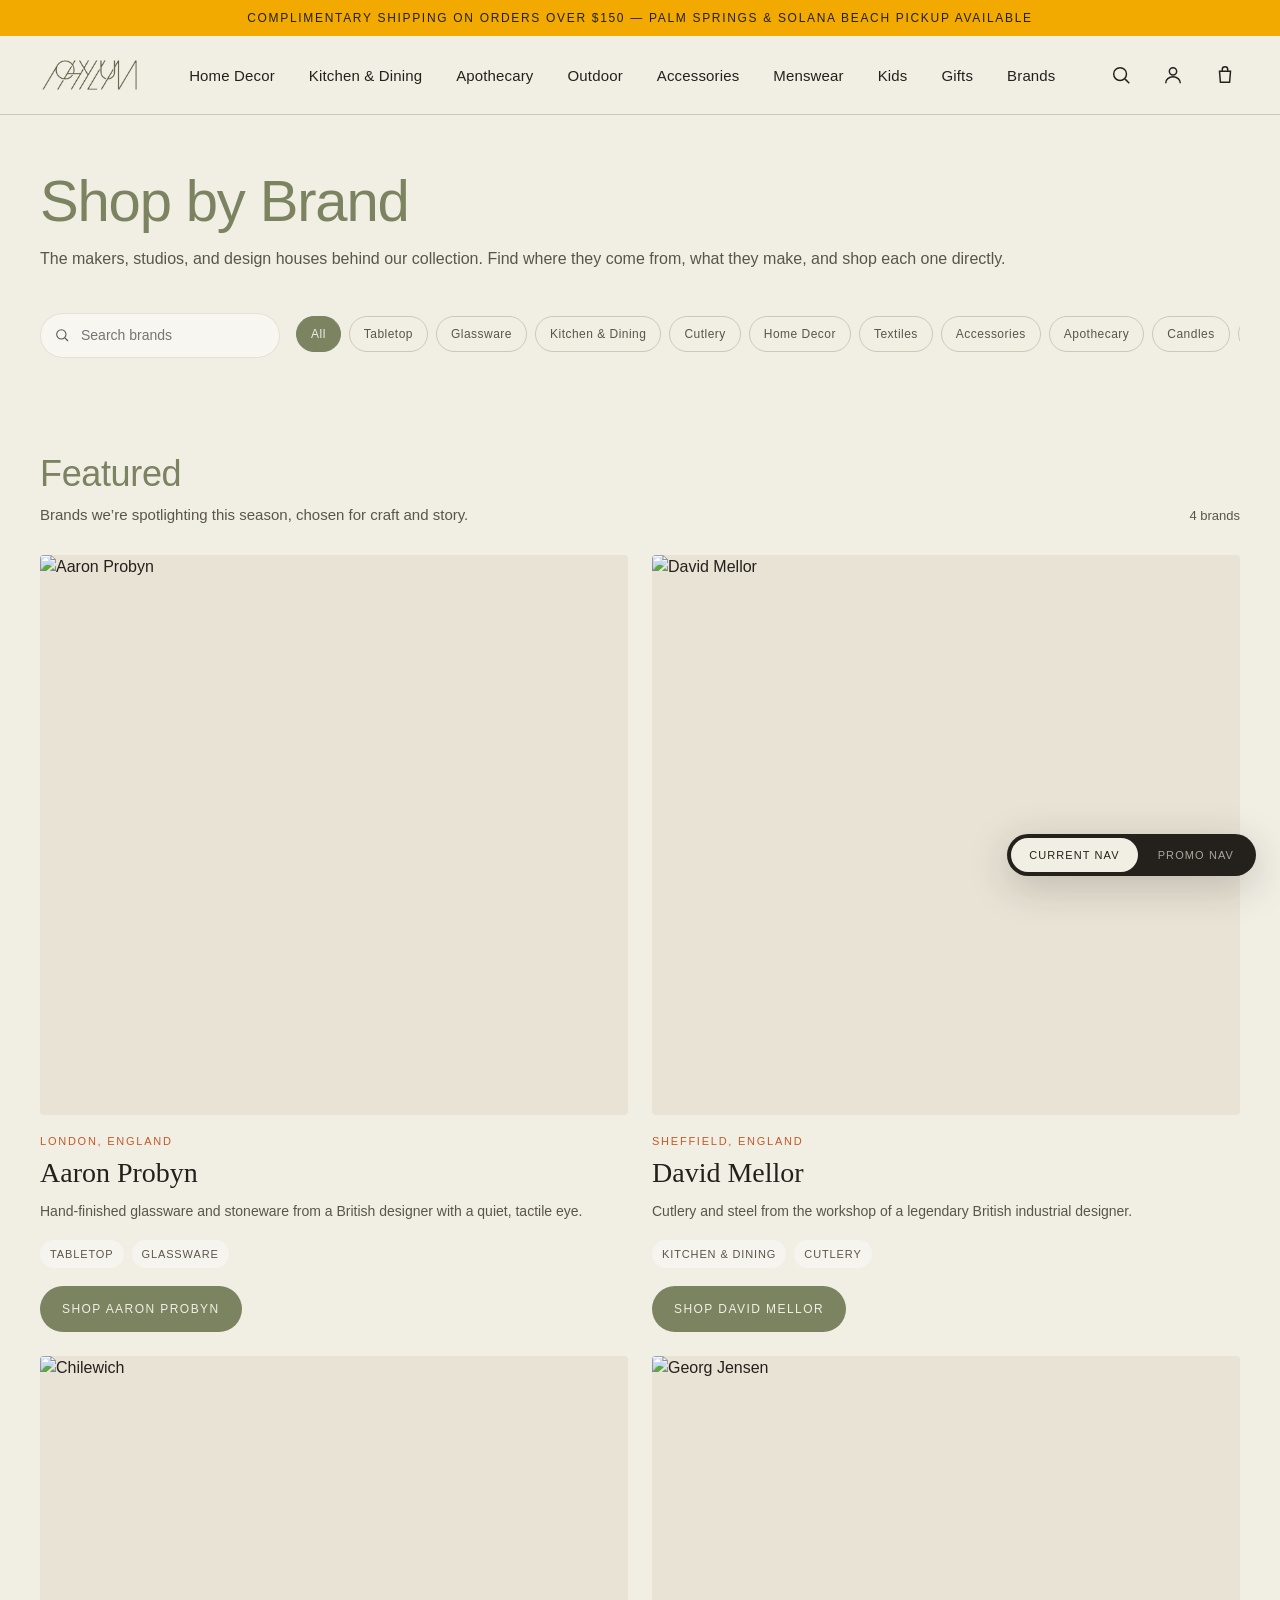
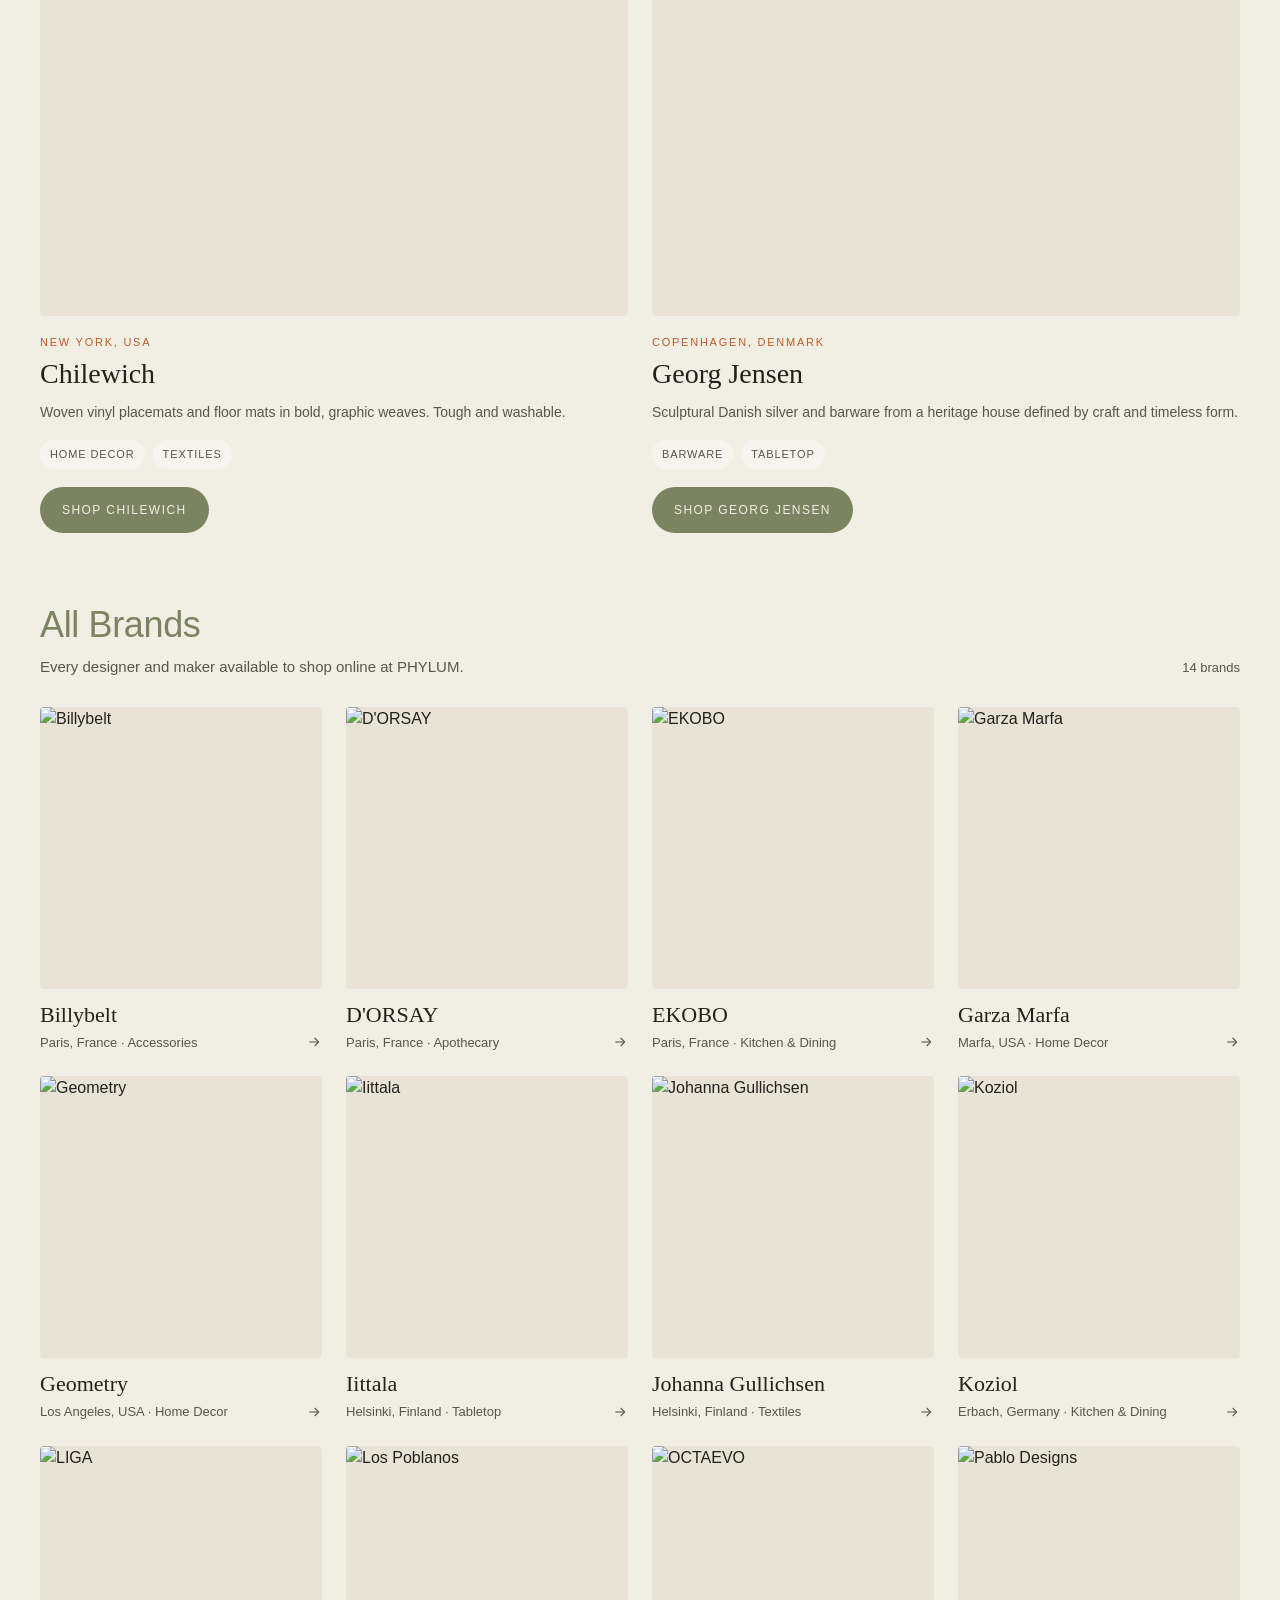
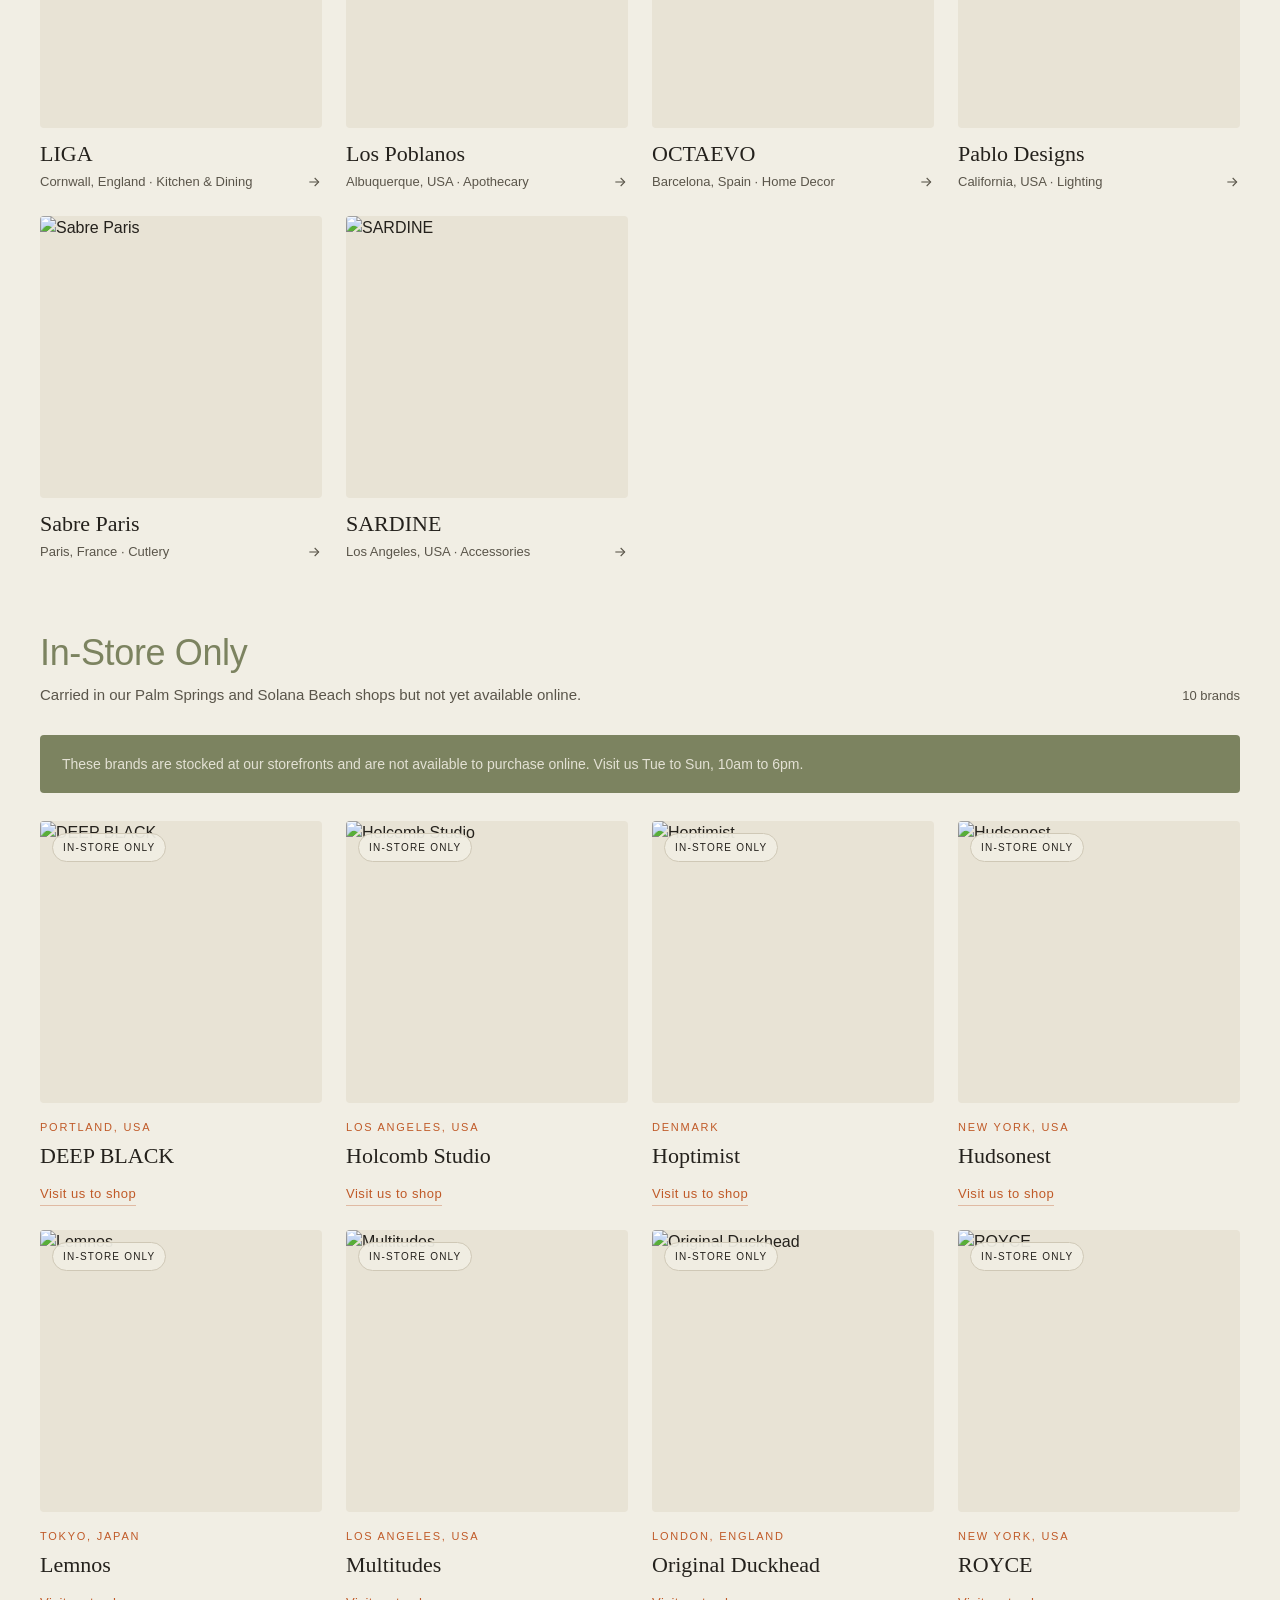
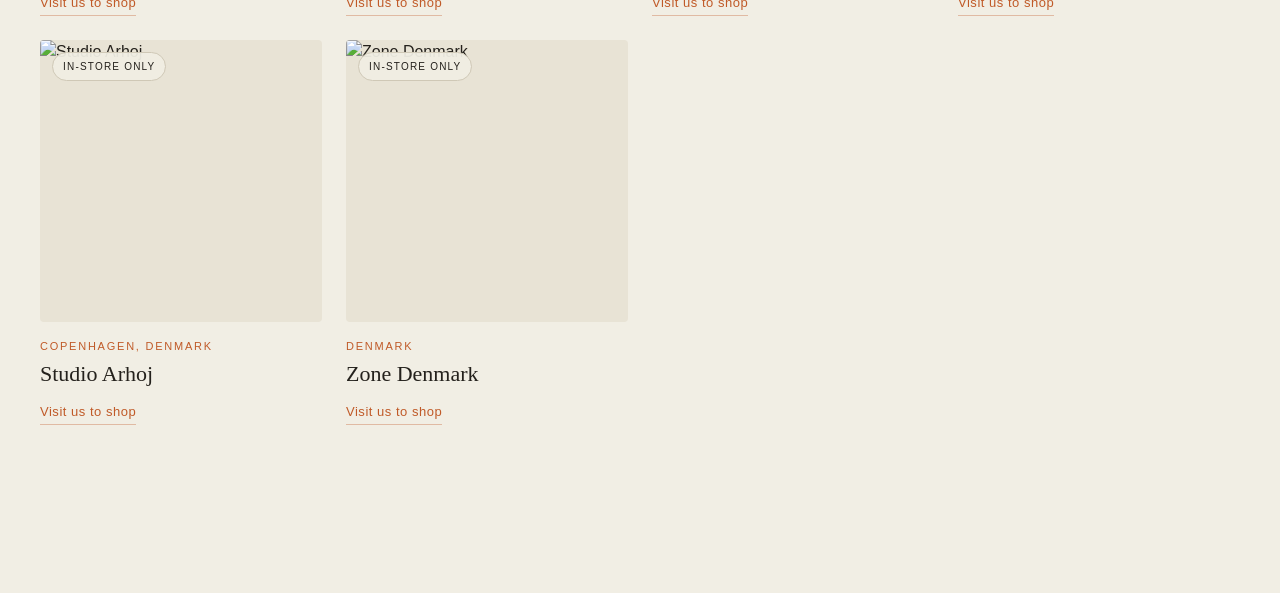
==== brands.html @ 22c3fe0f "Polish brand page sections and expand featured brands to four columns. Co-authored-by: Cursor <curso" ====
<!DOCTYPE html>
<html lang="en" data-nav-version="current">
<head>
<meta charset="UTF-8">
<meta name="viewport" content="width=device-width, initial-scale=1.0">
<title>Shop by Brand — PHYLUM</title>
<style>
  :root {
    --paper: #F1EEE4;
    --paper-deep: #E8E3D5;
    --ink: #24211C;
    --ink-soft: #5A554A;
    --line: #CFC8B6;
    --clay: #C05A28;
    --sage: #7C8360;
    --yellow: #f2a900;
    --nav-gutter: 40px;
  }

  * { box-sizing: border-box; margin: 0; padding: 0; }

  body {
    font-family: "Helvetica Neue", Arial, sans-serif;
    color: var(--ink);
    background: var(--paper);
    line-height: 1.5;
    -webkit-font-smoothing: antialiased;
  }

  body.chrome-loading .page { visibility: hidden; }

  a { color: inherit; text-decoration: none; }

  .page {
    width: 100%;
    padding: 56px var(--nav-gutter) 96px;
  }

  .page-intro {
    margin-bottom: 40px;
  }

  .page-intro h1 {
    font-family: "Helvetica Neue", Arial, sans-serif;
    font-size: clamp(42px, 5vw, 58px);
    font-weight: 300;
    line-height: 1.02;
    letter-spacing: -0.02em;
    color: var(--sage);
    margin-bottom: 16px;
  }

  .page-intro p {
    font-size: 16px;
    line-height: 1.65;
    color: var(--ink-soft);
    white-space: nowrap;
  }

  .toolbar {
    padding: 0 0 40px;
    display: flex;
    gap: 16px;
    align-items: center;
    margin-bottom: 56px;
  }

  .search-wrap {
    position: relative;
    flex: 0 0 240px;
    min-width: 200px;
  }

  .search-wrap svg {
    position: absolute;
    left: 14px;
    top: 50%;
    transform: translateY(-50%);
    width: 16px;
    height: 16px;
    color: var(--ink-soft);
    pointer-events: none;
  }

  .search-wrap input {
    width: 100%;
    border: 1px solid rgba(207, 200, 182, 0.45);
    border-radius: 999px;
    background: rgba(255,255,255,0.45);
    padding: 11px 16px 11px 40px;
    font: inherit;
    font-size: 14px;
    color: var(--ink);
  }

  .search-wrap input:focus {
    outline: none;
    border-color: rgba(90, 85, 74, 0.35);
    background: #fff;
  }

  .filters-scroll {
    flex: 1;
    min-width: 0;
    overflow-x: auto;
    -webkit-overflow-scrolling: touch;
    scrollbar-width: none;
  }

  .filters-scroll::-webkit-scrollbar { display: none; }

  .filters {
    display: flex;
    flex-wrap: nowrap;
    gap: 8px;
    width: max-content;
    padding-bottom: 2px;
  }

  .filter-btn {
    border: 1px solid var(--line);
    background: transparent;
    color: var(--ink-soft);
    border-radius: 999px;
    padding: 8px 14px;
    font: inherit;
    font-size: 12px;
    letter-spacing: 0.04em;
    cursor: pointer;
    white-space: nowrap;
    flex-shrink: 0;
    transition: background 0.2s ease, color 0.2s ease, border-color 0.2s ease;
  }

  .filter-btn:hover { border-color: var(--ink-soft); color: var(--ink); }

  .filter-btn.active {
    background: var(--sage);
    border-color: var(--sage);
    color: var(--paper);
  }

  .section { margin-bottom: 72px; }

  .section-head {
    margin-bottom: 28px;
  }

  .section-head h2 {
    font-family: "Helvetica Neue", Arial, sans-serif;
    font-size: clamp(28px, 3vw, 36px);
    font-weight: 400;
    line-height: 1.1;
    letter-spacing: -0.01em;
    color: var(--sage);
    margin-bottom: 10px;
  }

  .section-head-meta {
    display: flex;
    align-items: baseline;
    justify-content: space-between;
    gap: 32px;
  }

  .section-head p {
    font-size: 15px;
    line-height: 1.6;
    color: var(--ink-soft);
    white-space: nowrap;
    min-width: 0;
  }

  .section-count {
    flex-shrink: 0;
    margin-left: auto;
    font-size: 13px;
    color: var(--ink-soft);
    white-space: nowrap;
    text-align: right;
  }

  .featured-grid {
    display: grid;
    grid-template-columns: repeat(4, minmax(0, 1fr));
    gap: 24px;
  }

  .featured-card { display: flex; flex-direction: column; }

  .featured-card .card-image,
  .online-card .card-image,
  .instore-card .card-image {
    aspect-ratio: 1.05;
    border-radius: 4px;
    overflow: hidden;
    background: var(--paper-deep);
    margin-bottom: 18px;
  }

  .online-card .card-image,
  .instore-card .card-image {
    aspect-ratio: 1;
    margin-bottom: 14px;
  }

  .instore-card .card-image {
    position: relative;
    margin-bottom: 16px;
  }

  .featured-card img,
  .online-card img,
  .instore-card img {
    width: 100%;
    height: 100%;
    object-fit: cover;
    display: block;
  }

  .card-location {
    font-size: 11px;
    letter-spacing: 0.16em;
    text-transform: uppercase;
    color: var(--clay);
    margin-bottom: 8px;
  }

  .featured-card h3,
  .online-card h3,
  .instore-card h3 {
    font-family: "Iowan Old Style", "Palatino Linotype", Palatino, Georgia, serif;
    font-weight: 400;
    line-height: 1.1;
    margin-bottom: 12px;
  }

  .featured-card h3 { font-size: 28px; margin-bottom: 12px; }
  .online-card h3,
  .instore-card h3 { font-size: 22px; margin-bottom: 6px; }

  .card-copy {
    font-size: 14px;
    line-height: 1.65;
    color: var(--ink-soft);
    margin-bottom: 16px;
    flex: 1;
  }

  .tags {
    display: flex;
    flex-wrap: wrap;
    gap: 8px;
    margin-bottom: 18px;
  }

  .tag {
    font-size: 11px;
    letter-spacing: 0.08em;
    text-transform: uppercase;
    color: var(--ink-soft);
    border: none;
    border-radius: 999px;
    padding: 6px 10px;
    background: rgba(255,255,255,0.35);
  }

  .btn-shop {
    display: inline-block;
    width: auto;
    align-self: flex-start;
    text-align: center;
    border: none;
    border-radius: 999px;
    background: var(--sage);
    color: var(--paper);
    padding: 14px 22px;
    font: inherit;
    font-size: 12px;
    letter-spacing: 0.12em;
    text-transform: uppercase;
    cursor: pointer;
    transition: background 0.2s ease;
  }

  .btn-shop:hover { background: #6a7256; }

  .online-grid,
  .instore-grid {
    display: grid;
    grid-template-columns: repeat(5, minmax(0, 1fr));
    gap: 24px;
  }

  .online-card {
    display: block;
    transition: transform 0.25s ease;
  }

  .online-card:hover { transform: translateY(-3px); }

  .online-meta {
    display: flex;
    align-items: center;
    justify-content: space-between;
    gap: 12px;
    font-size: 13px;
    color: var(--ink-soft);
  }

  .online-meta svg {
    width: 16px;
    height: 16px;
    flex-shrink: 0;
    transition: transform 0.2s ease;
  }

  .online-card:hover .online-meta svg { transform: translateX(3px); }

  .instore-note {
    border: none;
    border-radius: 4px;
    padding: 18px 22px;
    font-size: 14px;
    line-height: 1.6;
    color: rgba(241, 238, 228, 0.88);
    margin-bottom: 28px;
    background: var(--sage);
  }

  .instore-badge {
    position: absolute;
    top: 12px;
    left: 12px;
    background: rgba(241, 238, 228, 0.94);
    color: var(--ink);
    font-size: 10px;
    letter-spacing: 0.12em;
    text-transform: uppercase;
    padding: 6px 10px;
    border-radius: 999px;
    border: 1px solid var(--line);
  }

  .visit-link {
    display: inline-block;
    margin-top: 10px;
    font-size: 13px;
    letter-spacing: 0.04em;
    color: var(--clay);
    border-bottom: 1px solid rgba(192, 90, 40, 0.35);
    padding-bottom: 2px;
  }

  .visit-link:hover { color: var(--ink); border-color: var(--ink); }

  .hidden { display: none !important; }

  @media (max-width: 1280px) {
    .online-grid,
    .instore-grid { grid-template-columns: repeat(4, minmax(0, 1fr)); }
    .featured-grid { grid-template-columns: repeat(2, minmax(0, 1fr)); }
  }

  @media (max-width: 1024px) {
    .featured-grid { grid-template-columns: 1fr 1fr; }
    .online-grid,
    .instore-grid { grid-template-columns: repeat(3, minmax(0, 1fr)); }
    .page { padding: 48px 32px 80px; }
  }

  @media (max-width: 720px) {
    .page { padding: 40px 20px 72px; }
    .toolbar { flex-direction: column; align-items: stretch; }
    .search-wrap { flex: 1 1 auto; width: 100%; }
    .featured-grid,
    .online-grid,
    .instore-grid { grid-template-columns: 1fr; }
    .page-intro p,
    .section-head p { white-space: normal; }
    .section-head-meta { flex-direction: column; align-items: flex-start; gap: 6px; }
    .section-count { margin-left: 0; text-align: left; }
  }

  @media (max-width: 480px) {
    .page { padding-left: 14px; padding-right: 14px; }
  }
</style>
</head>
<body class="brands-page">

<div id="site-chrome"></div>

<main class="page">
  <div class="page-intro">
    <h1>Shop by Brand</h1>
    <p>The makers, studios, and design houses behind our collection. Find where they come from, what they make, and shop each one directly.</p>
  </div>

  <div class="toolbar">
    <label class="search-wrap">
      <svg viewBox="0 0 24 24" fill="none" stroke="currentColor" stroke-width="1.6" aria-hidden="true"><circle cx="11" cy="11" r="7"/><line x1="21" y1="21" x2="16.5" y2="16.5"/></svg>
      <input type="search" id="brandSearch" placeholder="Search brands" aria-label="Search brands">
    </label>
    <div class="filters-scroll">
      <div class="filters" id="filters">
        <button type="button" class="filter-btn active" data-filter="all">All</button>
        <button type="button" class="filter-btn" data-filter="Tabletop">Tabletop</button>
        <button type="button" class="filter-btn" data-filter="Glassware">Glassware</button>
        <button type="button" class="filter-btn" data-filter="Kitchen &amp; Dining">Kitchen &amp; Dining</button>
        <button type="button" class="filter-btn" data-filter="Cutlery">Cutlery</button>
        <button type="button" class="filter-btn" data-filter="Home Decor">Home Decor</button>
        <button type="button" class="filter-btn" data-filter="Textiles">Textiles</button>
        <button type="button" class="filter-btn" data-filter="Accessories">Accessories</button>
        <button type="button" class="filter-btn" data-filter="Apothecary">Apothecary</button>
        <button type="button" class="filter-btn" data-filter="Candles">Candles</button>
        <button type="button" class="filter-btn" data-filter="Barware">Barware</button>
        <button type="button" class="filter-btn" data-filter="Lighting">Lighting</button>
      </div>
    </div>
  </div>

  <section class="section" id="featuredSection">
    <div class="section-head">
      <h2>Featured</h2>
      <div class="section-head-meta">
        <p>Brands we’re spotlighting this season, chosen for craft and story.</p>
        <span class="section-count" id="featuredCount">4 brands</span>
      </div>
    </div>
    <div class="featured-grid" id="featuredGrid"></div>
  </section>

  <section class="section" id="onlineSection">
    <div class="section-head">
      <h2>All Brands</h2>
      <div class="section-head-meta">
        <p>Every designer and maker available to shop online at PHYLUM.</p>
        <span class="section-count" id="onlineCount">14 brands</span>
      </div>
    </div>
    <div class="online-grid" id="onlineGrid"></div>
  </section>

  <section class="section" id="instoreSection">
    <div class="section-head">
      <h2>In-Store Only</h2>
      <div class="section-head-meta">
        <p>Carried in our Palm Springs and Solana Beach shops but not yet available online.</p>
        <span class="section-count" id="instoreCount">10 brands</span>
      </div>
    </div>
    <div class="instore-note">These brands are stocked at our storefronts and are not available to purchase online. Visit us Tue to Sun, 10am to 6pm.</div>
    <div class="instore-grid" id="instoreGrid"></div>
  </section>
</main>

<script src="site-chrome.js"></script>
<script>
  const shopImg = (file) => `https://shopphylum.com/cdn/shop/collections/${file}?width=600`;
  const shopUrl = (slug) => `https://shopphylum.com/collections/${slug}`;

  const brands = [
    {
      id: 'aaron-probyn',
      name: 'Aaron Probyn',
      location: 'London, England',
      copy: 'Hand-finished glassware and stoneware from a British designer with a quiet, tactile eye.',
      categories: ['Tabletop', 'Glassware'],
      featured: true,
      online: true,
      image: shopImg('Aaron_Probyn_Brand_Collection_Hero.jpg'),
      url: shopUrl('aaron-probyn')
    },
    {
      id: 'david-mellor',
      name: 'David Mellor',
      location: 'Sheffield, England',
      copy: 'Cutlery and steel from the workshop of a legendary British industrial designer.',
      categories: ['Kitchen & Dining', 'Cutlery'],
      featured: true,
      online: true,
      image: shopImg('4803342.jpg'),
      url: shopUrl('david-mellor')
    },
    {
      id: 'chilewich',
      name: 'Chilewich',
      location: 'New York, USA',
      copy: 'Woven vinyl placemats and floor mats in bold, graphic weaves. Tough and washable.',
      categories: ['Home Decor', 'Textiles'],
      featured: true,
      online: true,
      image: shopImg('2022-10-19-yarns_shag_fade_apricot_1872-jf.jpg'),
      url: shopUrl('chilewich')
    },
    {
      id: 'billybelt',
      name: 'Billybelt',
      location: 'Paris, France',
      categories: ['Accessories'],
      online: true,
      image: shopImg('Billybelt_Brand_Collection_Hero3.jpg'),
      url: shopUrl('billybelt')
    },
    {
      id: 'dorsay',
      name: "D'ORSAY",
      location: 'Paris, France',
      categories: ['Apothecary', 'Candles'],
      online: true,
      image: shopImg('D_Orsay_Brand_Collection_Hero.jpg'),
      url: shopUrl('d-orsay')
    },
    {
      id: 'deep-black',
      name: 'DEEP BLACK',
      location: 'Portland, USA',
      categories: ['Home Decor', 'Tabletop'],
      instore: true,
      image: shopImg('Deep_Black_Brand_Collection_Hero.jpg'),
      url: shopUrl('deep-black')
    },
    {
      id: 'ekobo',
      name: 'EKOBO',
      location: 'Paris, France',
      categories: ['Kitchen & Dining', 'Tabletop'],
      online: true,
      image: shopImg('color.jpg'),
      url: shopUrl('ekobo')
    },
    {
      id: 'garza-marfa',
      name: 'Garza Marfa',
      location: 'Marfa, USA',
      categories: ['Home Decor', 'Barware'],
      online: true,
      image: shopImg('Garza_Marfa_Brand_Collection_Hero.jpg'),
      url: shopUrl('garza-marfa')
    },
    {
      id: 'geometry',
      name: 'Geometry',
      location: 'Los Angeles, USA',
      categories: ['Home Decor'],
      online: true,
      image: shopImg('Geometry_Brand_Collection_Hero.jpg'),
      url: shopUrl('geometry')
    },
    {
      id: 'georg-jensen',
      name: 'Georg Jensen',
      location: 'Copenhagen, Denmark',
      copy: 'Sculptural Danish silver and barware from a heritage house defined by craft and timeless form.',
      categories: ['Barware', 'Tabletop'],
      featured: true,
      online: true,
      image: shopImg('Georg_Jensen_Brand_Collection_Hero.jpg'),
      url: shopUrl('georg-jensen')
    },
    {
      id: 'holcomb-studio',
      name: 'Holcomb Studio',
      location: 'Los Angeles, USA',
      categories: ['Home Decor', 'Lighting'],
      instore: true,
      image: shopImg('Holcomb_Brand_Collection_hero.jpg'),
      url: shopUrl('holcomb-studio')
    },
    {
      id: 'hoptimist',
      name: 'Hoptimist',
      location: 'Denmark',
      categories: ['Home Decor'],
      instore: true,
      image: shopImg('Hoptimist_Brand_Collection_Hero.jpg'),
      url: shopUrl('hoptimist')
    },
    {
      id: 'hudsonest',
      name: 'Hudsonest',
      location: 'New York, USA',
      categories: ['Home Decor'],
      instore: true,
      image: shopImg('Hudsonest_Brand_Collection_Hero.jpg'),
      url: shopUrl('hudson-nest')
    },
    {
      id: 'iittala',
      name: 'Iittala',
      location: 'Helsinki, Finland',
      categories: ['Tabletop', 'Glassware'],
      online: true,
      image: shopImg('Iittala_Brand_Collection_Hero.jpg'),
      url: shopUrl('iittala')
    },
    {
      id: 'johanna-gullichsen',
      name: 'Johanna Gullichsen',
      location: 'Helsinki, Finland',
      categories: ['Textiles', 'Home Decor'],
      online: true,
      image: shopImg('Johanna_Gullichsen_Brand_Collection_Hero.jpg'),
      url: shopUrl('johanna-gullichsen')
    },
    {
      id: 'koziol',
      name: 'Koziol',
      location: 'Erbach, Germany',
      categories: ['Kitchen & Dining'],
      online: true,
      image: shopImg('Koziol_Brand_Collection_Hero.jpg'),
      url: shopUrl('koziol')
    },
    {
      id: 'lemnos',
      name: 'Lemnos',
      location: 'Tokyo, Japan',
      categories: ['Home Decor', 'Lighting'],
      instore: true,
      image: shopImg('Lemnos_Brand_Collection_Hero.jpg'),
      url: shopUrl('lemnos')
    },
    {
      id: 'liga',
      name: 'LIGA',
      location: 'Cornwall, England',
      categories: ['Kitchen & Dining', 'Textiles'],
      online: true,
      image: shopImg('LIGA_Brand_Collection_Hero.jpg'),
      url: shopUrl('liga')
    },
    {
      id: 'los-poblanos',
      name: 'Los Poblanos',
      location: 'Albuquerque, USA',
      categories: ['Apothecary', 'Home Decor'],
      online: true,
      image: shopImg('Los_Poblanos_Brand_Collection_Hero.jpg'),
      url: shopUrl('los-poblanos')
    },
    {
      id: 'multitudes',
      name: 'Multitudes',
      location: 'Los Angeles, USA',
      categories: ['Home Decor', 'Textiles'],
      instore: true,
      image: shopImg('MultitudesClaudiaOchreModel_2048x2048_4cb97091-41b9-4044-bba2-73dc1d69d7b2.webp'),
      url: shopUrl('multitudes')
    },
    {
      id: 'octaevo',
      name: 'OCTAEVO',
      location: 'Barcelona, Spain',
      categories: ['Home Decor', 'Accessories'],
      online: true,
      image: shopImg('54Celsius_Brand_Collection_Hero.jpg'),
      url: shopUrl('54celsius')
    },
    {
      id: 'original-duckhead',
      name: 'Original Duckhead',
      location: 'London, England',
      categories: ['Accessories'],
      instore: true,
      image: shopImg('Original_Duckhead_Brand_Collection_Preview.jpg'),
      url: shopUrl('original-duckhead')
    },
    {
      id: 'pablo-designs',
      name: 'Pablo Designs',
      location: 'California, USA',
      categories: ['Lighting', 'Home Decor'],
      online: true,
      image: shopImg('color_e78daa59-c18e-43e2-97f7-de028209122a.jpg'),
      url: shopUrl('pablo-designs')
    },
    {
      id: 'royce',
      name: 'ROYCE',
      location: 'New York, USA',
      categories: ['Accessories'],
      instore: true,
      image: shopImg('DARK-GREEN-750x628.jpg'),
      url: shopUrl('royce')
    },
    {
      id: 'sabre',
      name: 'Sabre Paris',
      location: 'Paris, France',
      categories: ['Cutlery', 'Tabletop'],
      online: true,
      image: shopImg('Sabre_Brand_Collection_Hero.jpg'),
      url: shopUrl('sabre')
    },
    {
      id: 'sardine',
      name: 'SARDINE',
      location: 'Los Angeles, USA',
      categories: ['Accessories'],
      online: true,
      image: shopImg('Sardine_banner.png'),
      url: shopUrl('sardine')
    },
    {
      id: 'studio-arhoj',
      name: 'Studio Arhoj',
      location: 'Copenhagen, Denmark',
      categories: ['Home Decor', 'Tabletop'],
      instore: true,
      image: shopImg('phylum-april24-2_4b68b9c0-8fc5-41b0-be36-6a18314a4ea3.jpg'),
      url: shopUrl('studio-arhoj')
    },
    {
      id: 'zone-denmark',
      name: 'Zone Denmark',
      location: 'Denmark',
      categories: ['Kitchen & Dining', 'Tabletop'],
      instore: true,
      image: shopImg('Zone_Denmark_Brand_Collection_Preview.jpg'),
      url: shopUrl('zone-denmark')
    }
  ];

  const featuredGrid = document.getElementById('featuredGrid');
  const onlineGrid = document.getElementById('onlineGrid');
  const instoreGrid = document.getElementById('instoreGrid');
  const onlineCount = document.getElementById('onlineCount');
  const featuredCount = document.getElementById('featuredCount');
  const instoreCount = document.getElementById('instoreCount');
  const searchInput = document.getElementById('brandSearch');
  const filterButtons = document.querySelectorAll('.filter-btn');

  let activeFilter = 'all';

  function matchesFilters(brand) {
    const query = searchInput.value.trim().toLowerCase();
    const matchesQuery = !query ||
      brand.name.toLowerCase().includes(query) ||
      (brand.location && brand.location.toLowerCase().includes(query));
    const matchesCategory = activeFilter === 'all' || brand.categories.includes(activeFilter);
    return matchesQuery && matchesCategory;
  }

  function renderFeatured(brand) {
    const card = document.createElement('article');
    card.className = 'featured-card';
    card.dataset.categories = brand.categories.join('|');
    card.innerHTML = `
      <div class="card-image"><img src="${brand.image}" alt="${brand.name}" loading="lazy"></div>
      <div class="card-location">${brand.location}</div>
      <h3>${brand.name}</h3>
      <p class="card-copy">${brand.copy}</p>
      <div class="tags">${brand.categories.map(c => `<span class="tag">${c}</span>`).join('')}</div>
      <a href="${brand.url}" class="btn-shop" target="_blank" rel="noopener">Shop ${brand.name}</a>`;
    return card;
  }

  function renderOnline(brand) {
    const card = document.createElement('a');
    card.href = brand.url;
    card.className = 'online-card';
    card.target = '_blank';
    card.rel = 'noopener';
    card.dataset.categories = brand.categories.join('|');
    card.innerHTML = `
      <div class="card-image"><img src="${brand.image}" alt="${brand.name}" loading="lazy"></div>
      <h3>${brand.name}</h3>
      <div class="online-meta">
        <span>${brand.location} · ${brand.categories[0]}</span>
        <svg viewBox="0 0 24 24" fill="none" stroke="currentColor" stroke-width="1.6" aria-hidden="true"><path d="M5 12h14"/><path d="m13 6 6 6-6 6"/></svg>
      </div>`;
    return card;
  }

  function renderInstore(brand) {
    const card = document.createElement('article');
    card.className = 'instore-card';
    card.dataset.categories = brand.categories.join('|');
    card.innerHTML = `
      <div class="card-image">
        <span class="instore-badge">In-store only</span>
        <img src="${brand.image}" alt="${brand.name}" loading="lazy">
      </div>
      <div class="card-location">${brand.location}</div>
      <h3>${brand.name}</h3>
      <a href="#" class="visit-link">Visit us to shop</a>`;
    return card;
  }

  function render() {
    featuredGrid.innerHTML = '';
    onlineGrid.innerHTML = '';
    instoreGrid.innerHTML = '';

    const visible = brands.filter(matchesFilters);
    const featured = visible.filter(b => b.featured);
    const online = visible.filter(b => b.online && !b.featured);
    const instore = visible.filter(b => b.instore);

    featured.forEach(b => featuredGrid.appendChild(renderFeatured(b)));
    online.forEach(b => onlineGrid.appendChild(renderOnline(b)));
    instore.forEach(b => instoreGrid.appendChild(renderInstore(b)));

    document.getElementById('featuredSection').classList.toggle('hidden', featured.length === 0);
    document.getElementById('onlineSection').classList.toggle('hidden', online.length === 0);
    document.getElementById('instoreSection').classList.toggle('hidden', instore.length === 0);

    featuredCount.textContent = `${featured.length} brand${featured.length === 1 ? '' : 's'}`;
    onlineCount.textContent = `${online.length} brand${online.length === 1 ? '' : 's'}`;
    instoreCount.textContent = `${instore.length} brand${instore.length === 1 ? '' : 's'}`;
  }

  filterButtons.forEach(btn => {
    btn.addEventListener('click', () => {
      filterButtons.forEach(b => b.classList.remove('active'));
      btn.classList.add('active');
      activeFilter = btn.dataset.filter;
      render();
    });
  });

  searchInput.addEventListener('input', render);
  render();
</script>
</body>
</html>
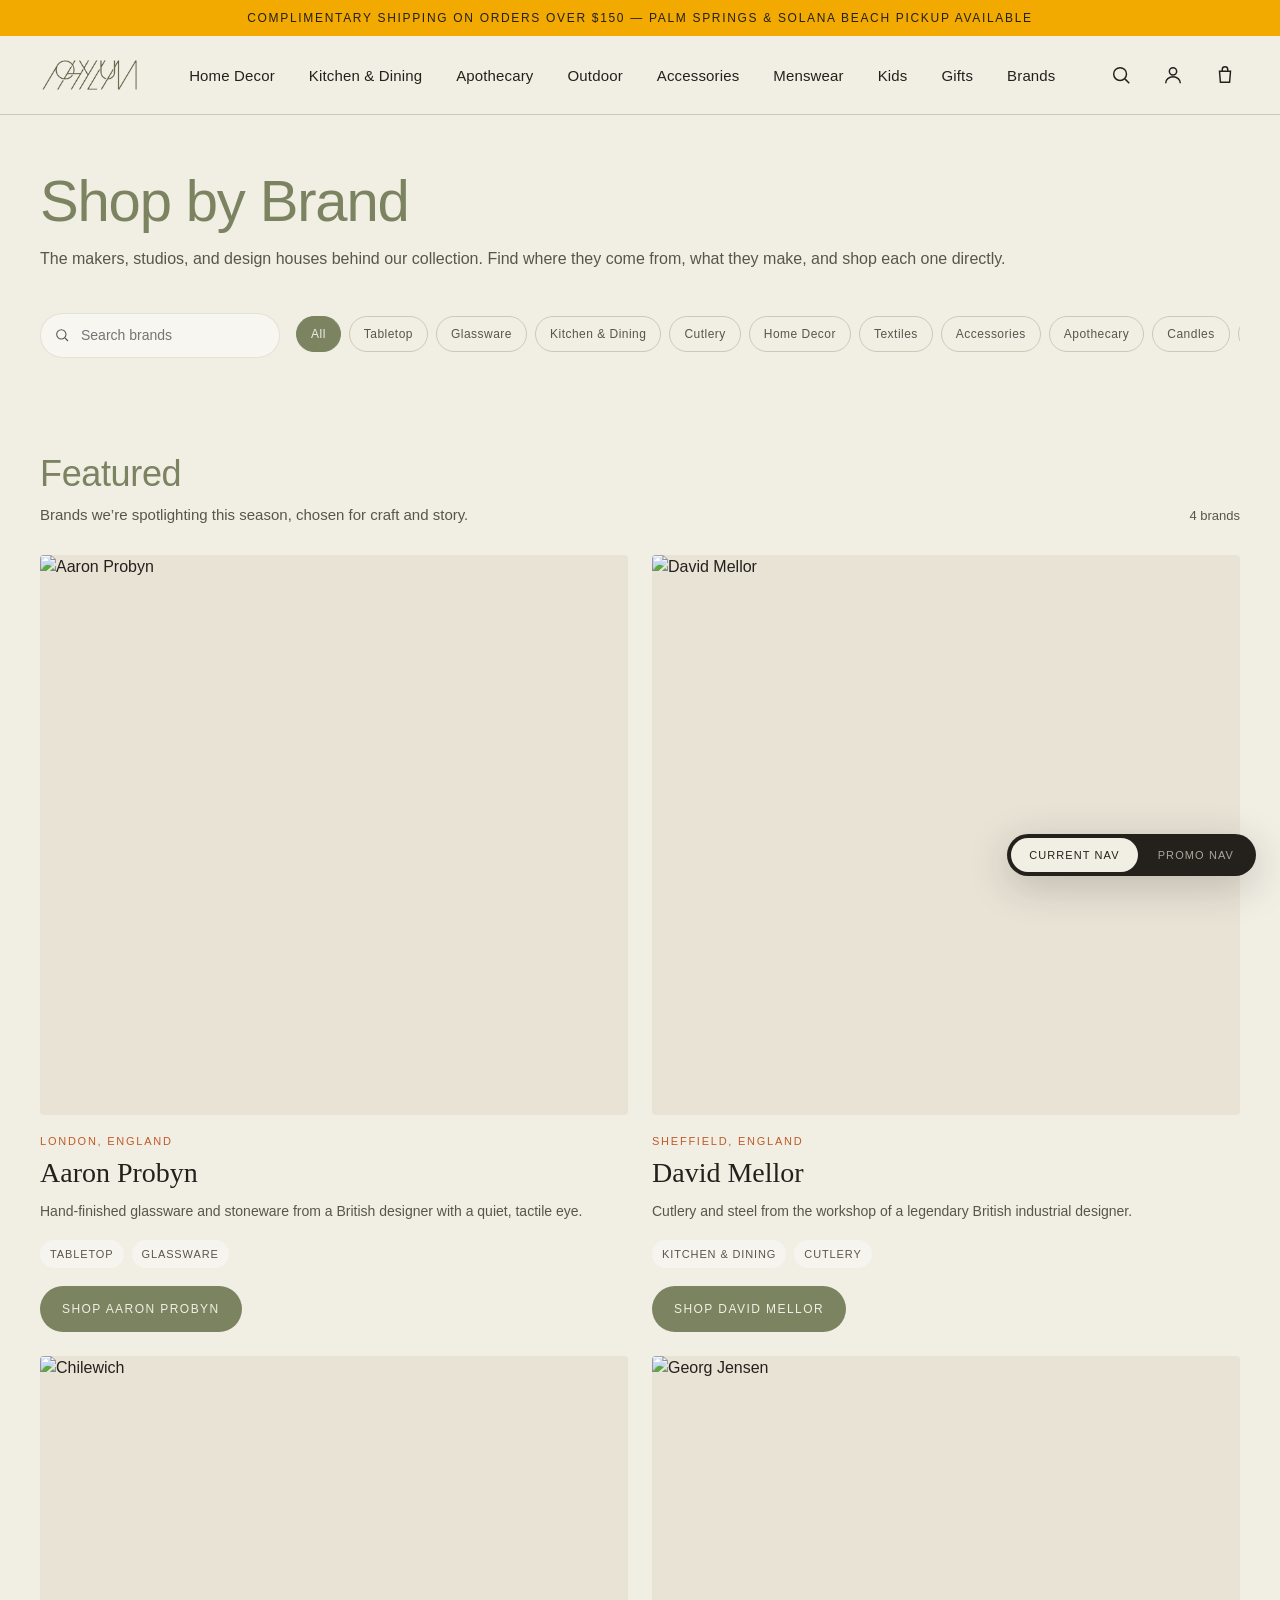
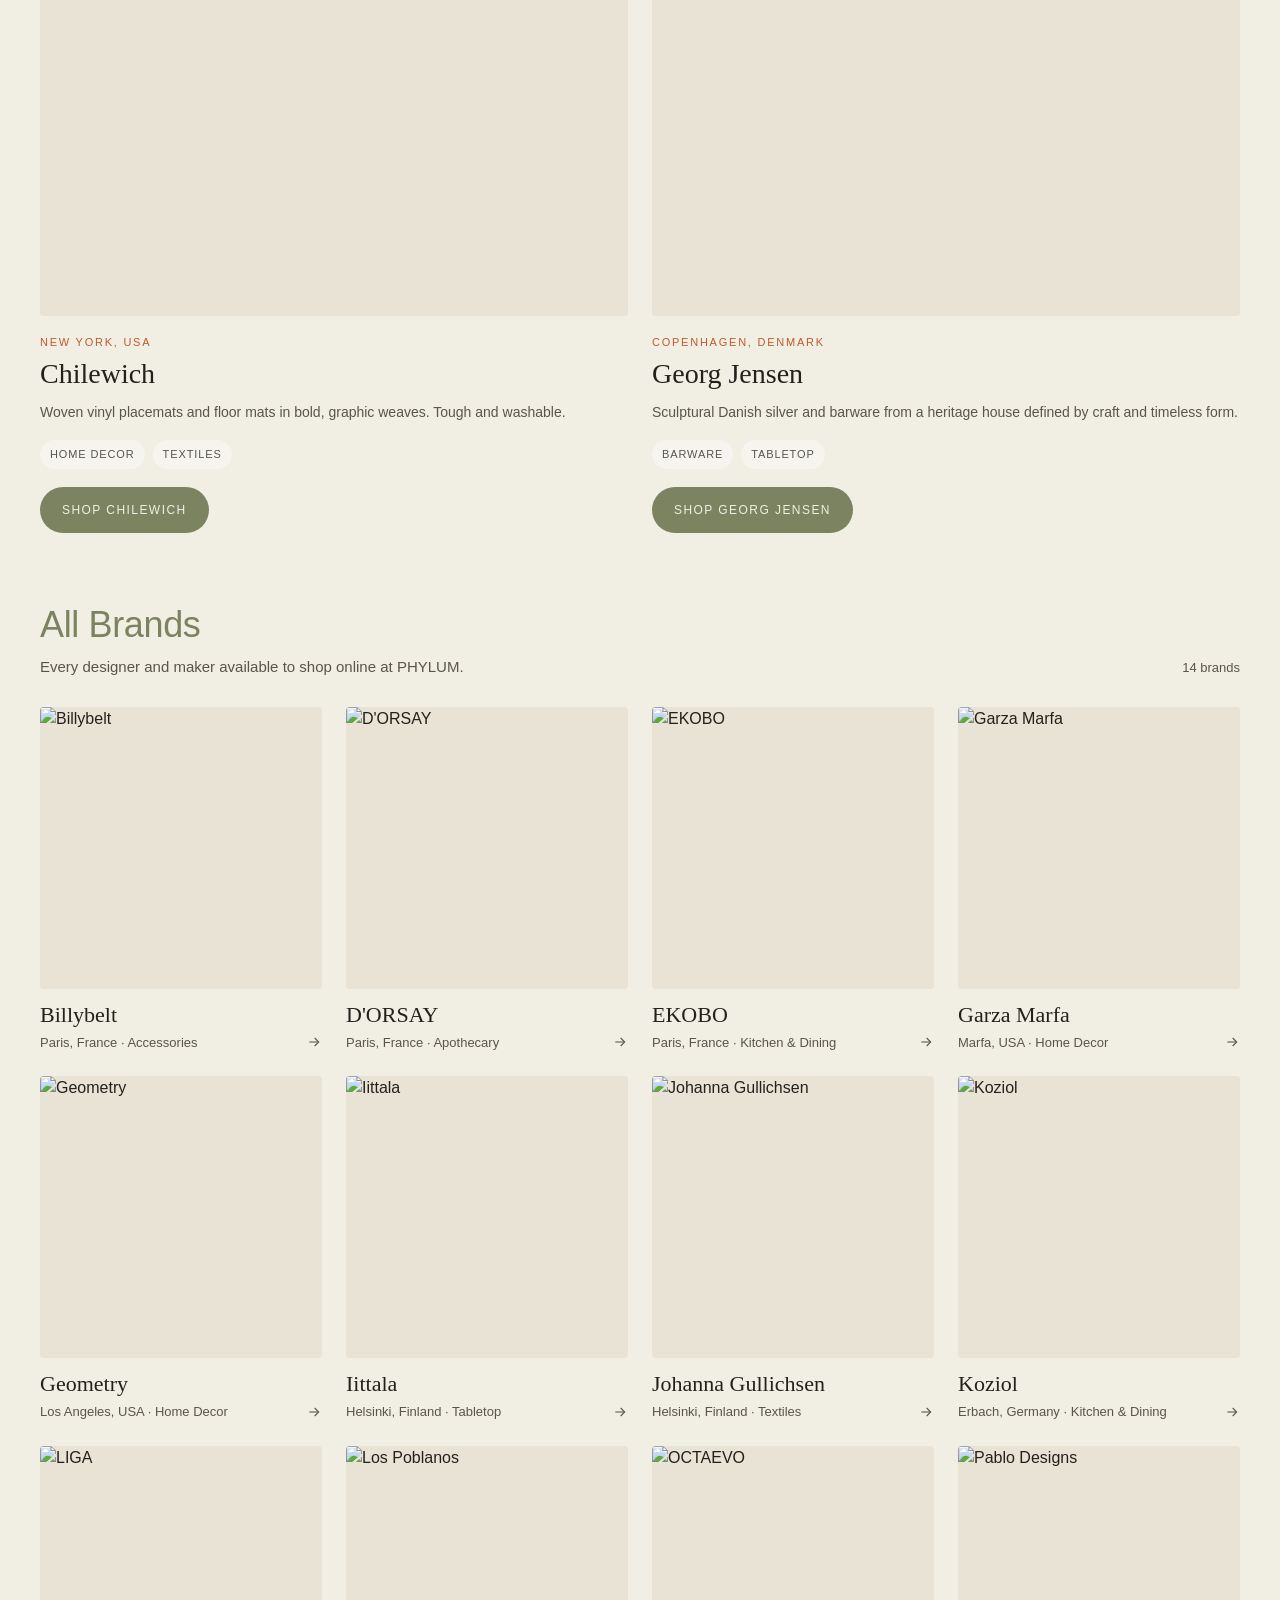
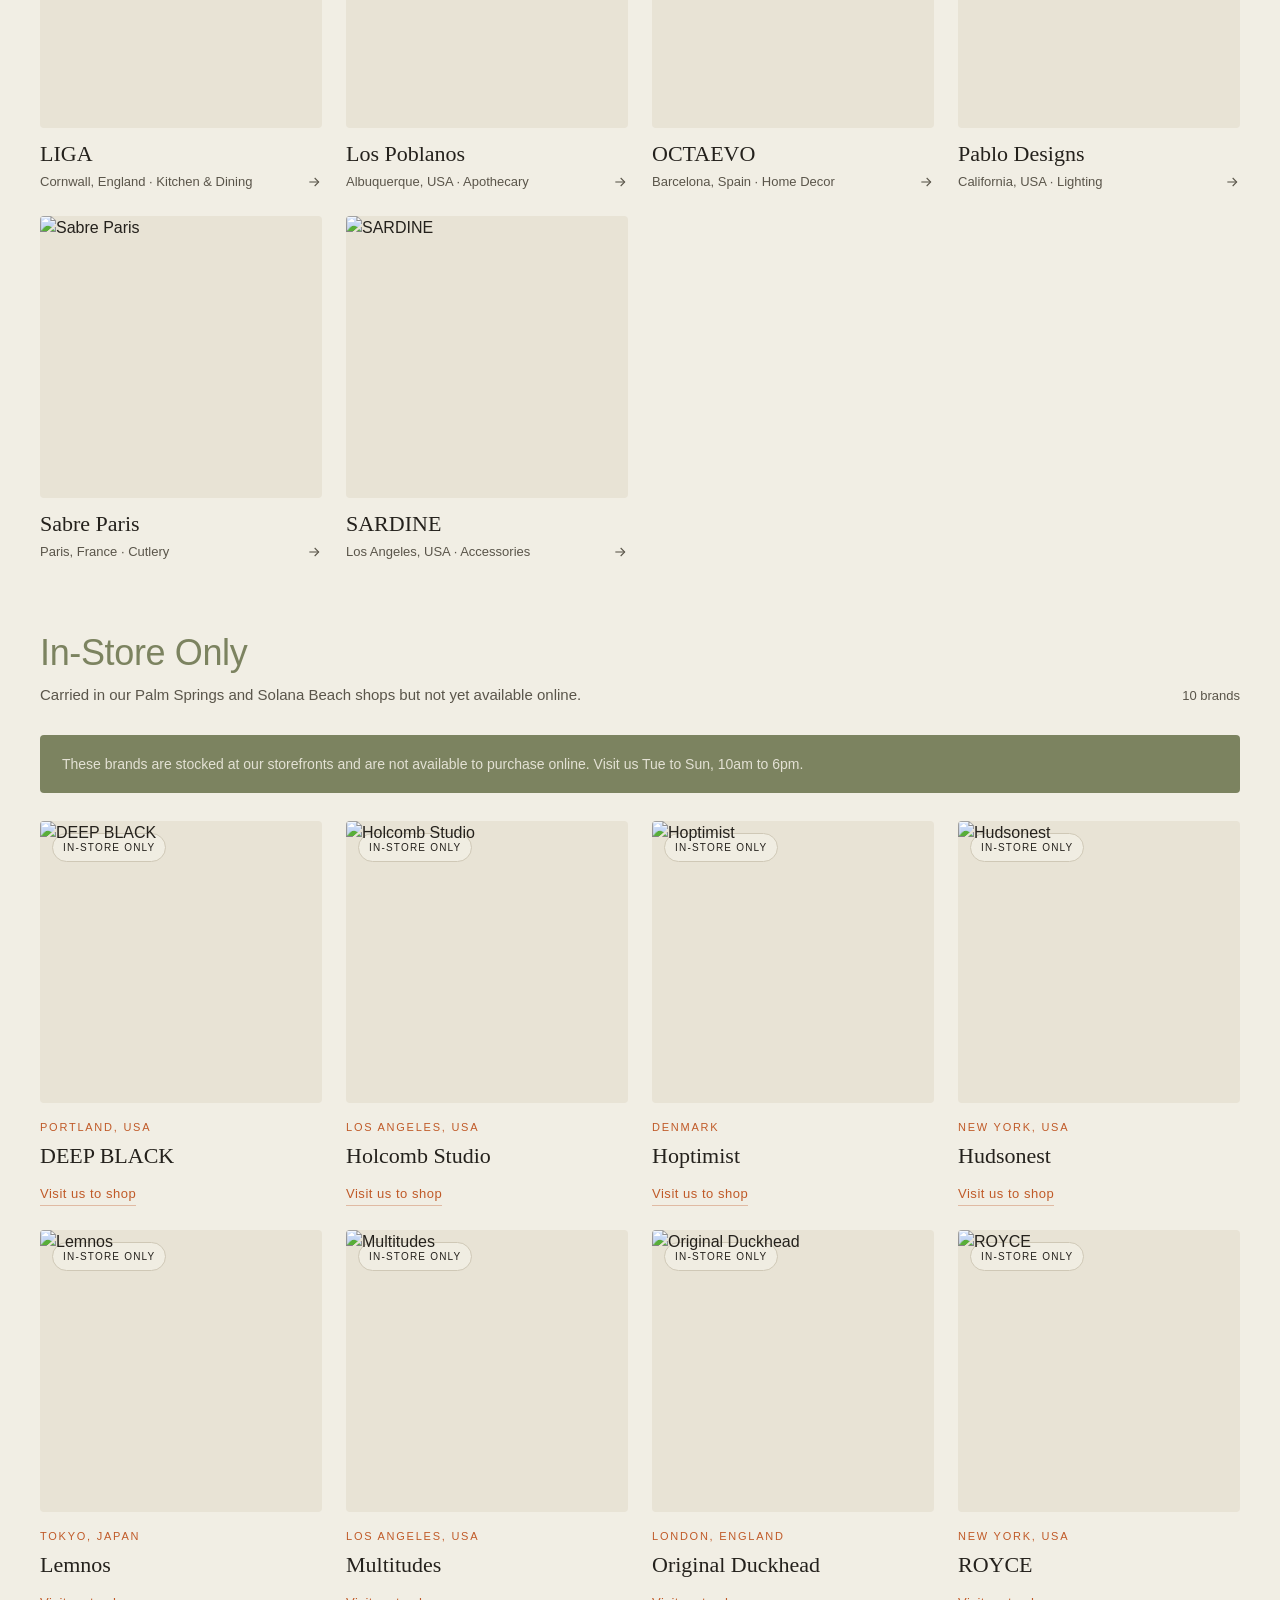
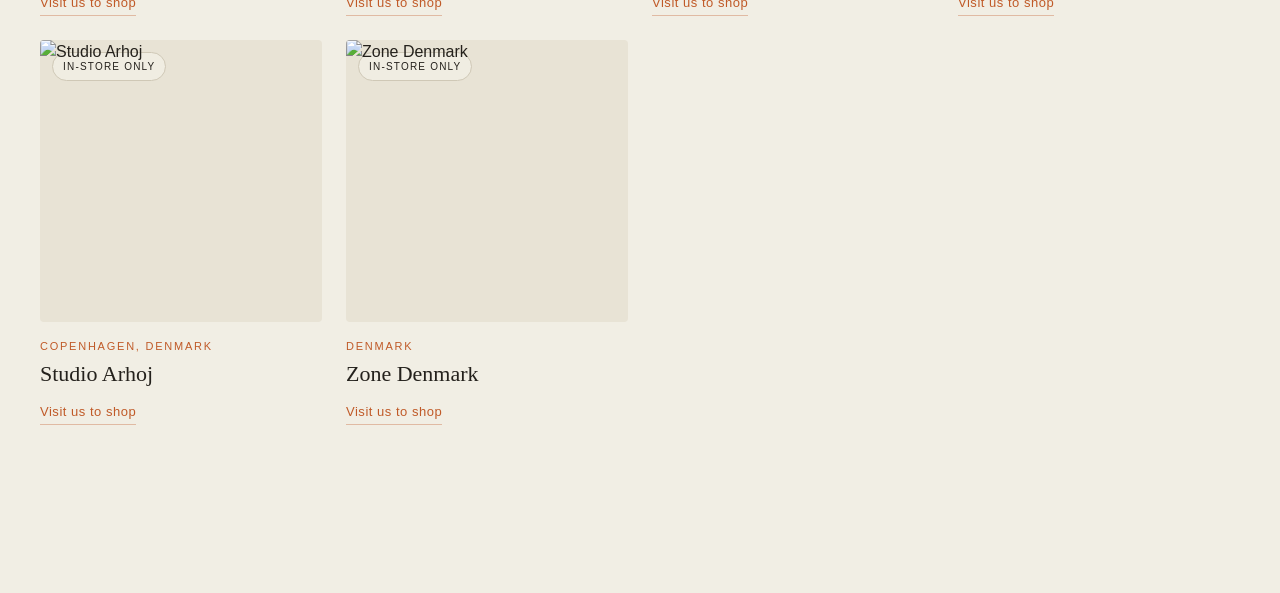
==== commit 0a4499c9: "Add in-frame image zoom hover on brand page cards. Co-authored-by: Cursor <cursoragent@cursor.com>" ====
--- a/brands.html
+++ b/brands.html
@@ -209,13 +209,23 @@
     margin-bottom: 16px;
   }
 
-  .featured-card img,
-  .online-card img,
-  .instore-card img {
+  .featured-card .card-image img,
+  .online-card .card-image img,
+  .instore-card .card-image img {
     width: 100%;
     height: 100%;
     object-fit: cover;
     display: block;
+    transform: scale(1);
+    transform-origin: center center;
+    transition: transform 0.5s cubic-bezier(0.16, 1, 0.3, 1);
+    will-change: transform;
+  }
+
+  .featured-card:hover .card-image img,
+  .online-card:hover .card-image img,
+  .instore-card:hover .card-image img {
+    transform: scale(1.06);
   }
 
   .card-location {
@@ -294,10 +304,7 @@
 
   .online-card {
     display: block;
-    transition: transform 0.25s ease;
-  }
-
-  .online-card:hover { transform: translateY(-3px); }
+  }
 
   .online-meta {
     display: flex;
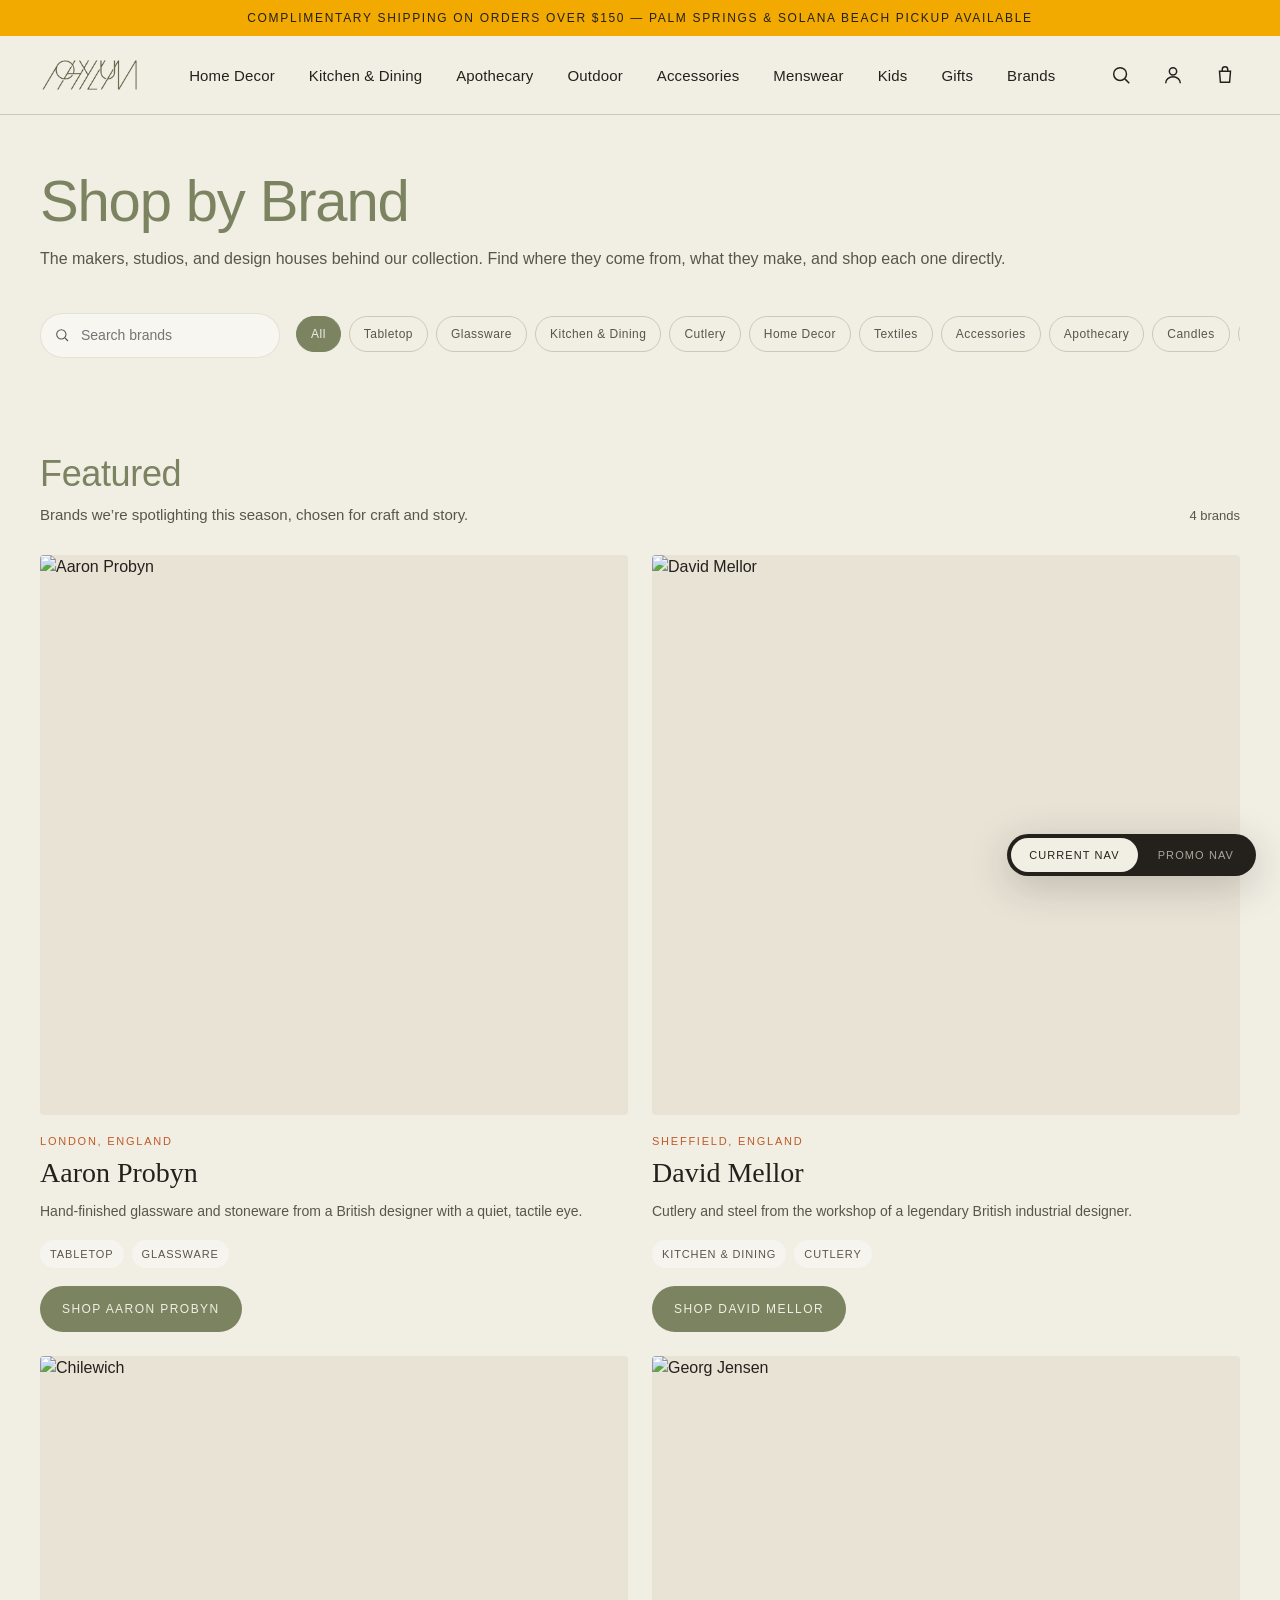
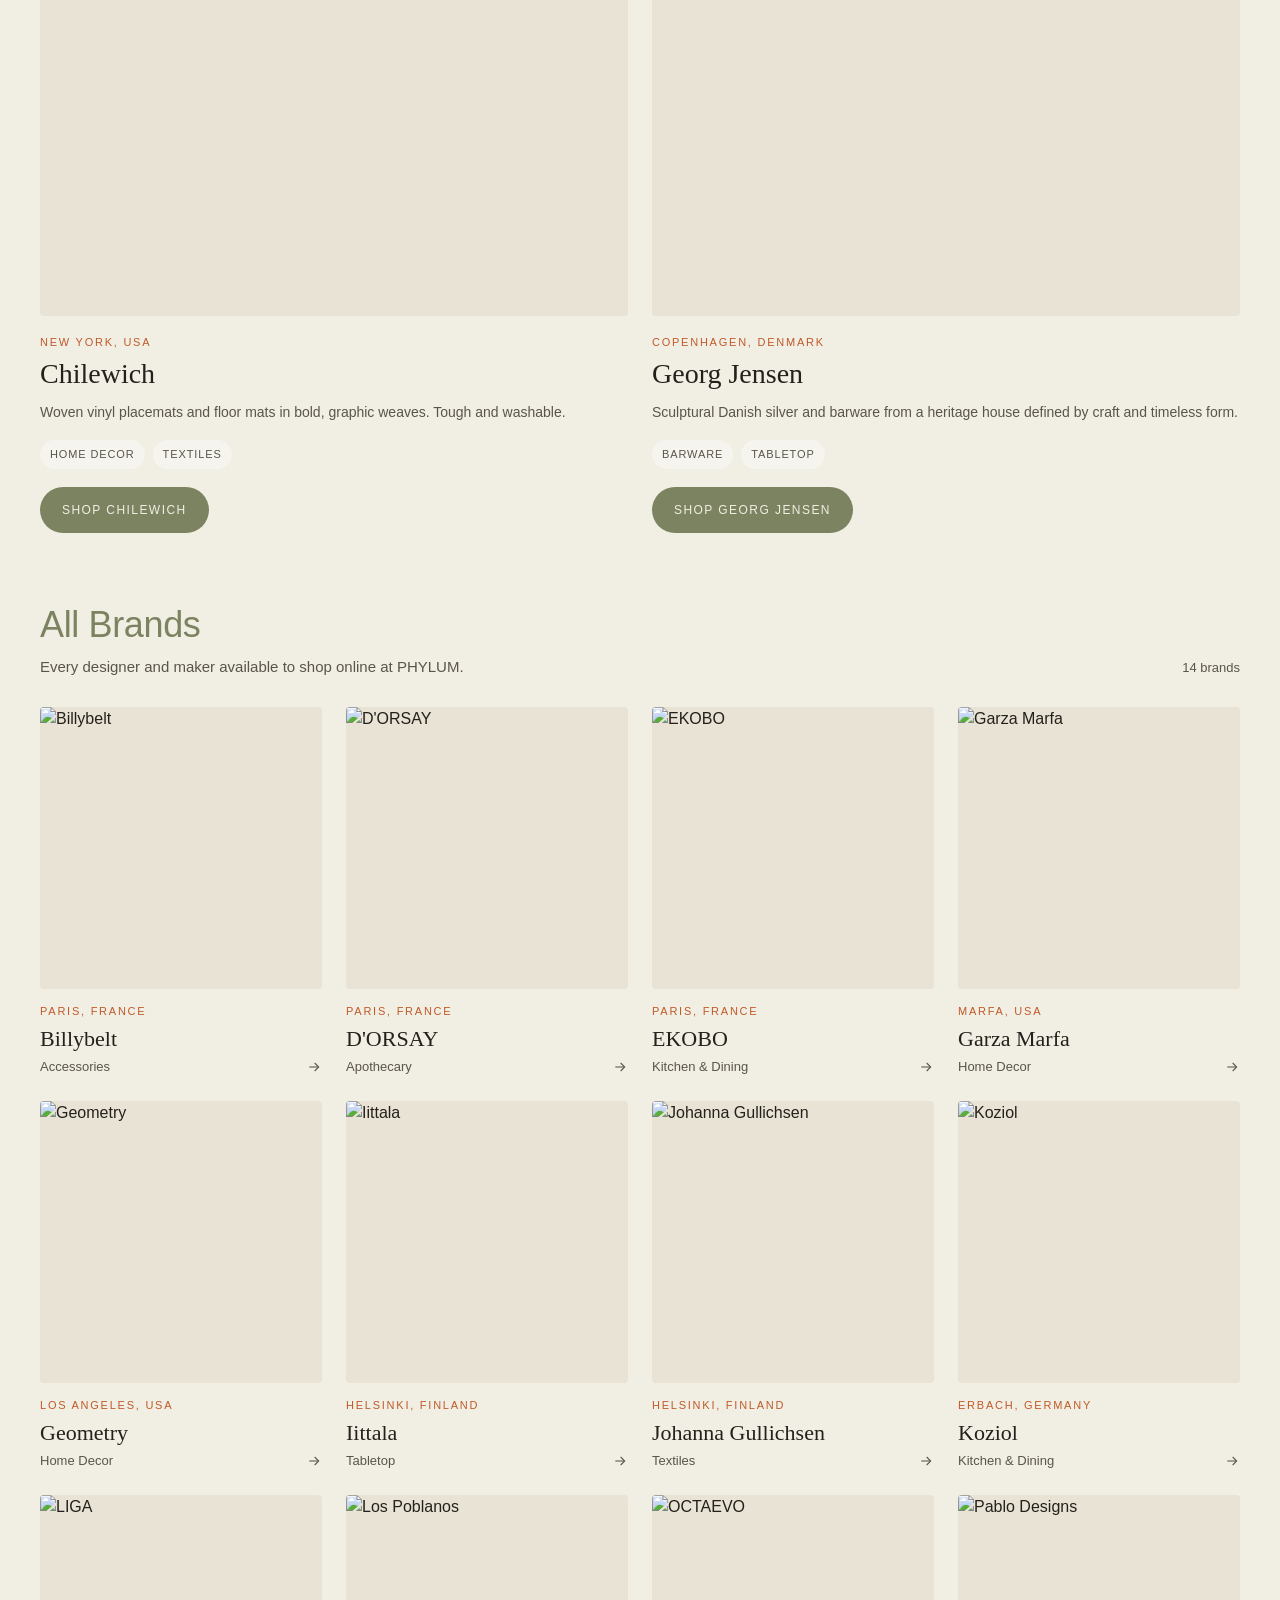
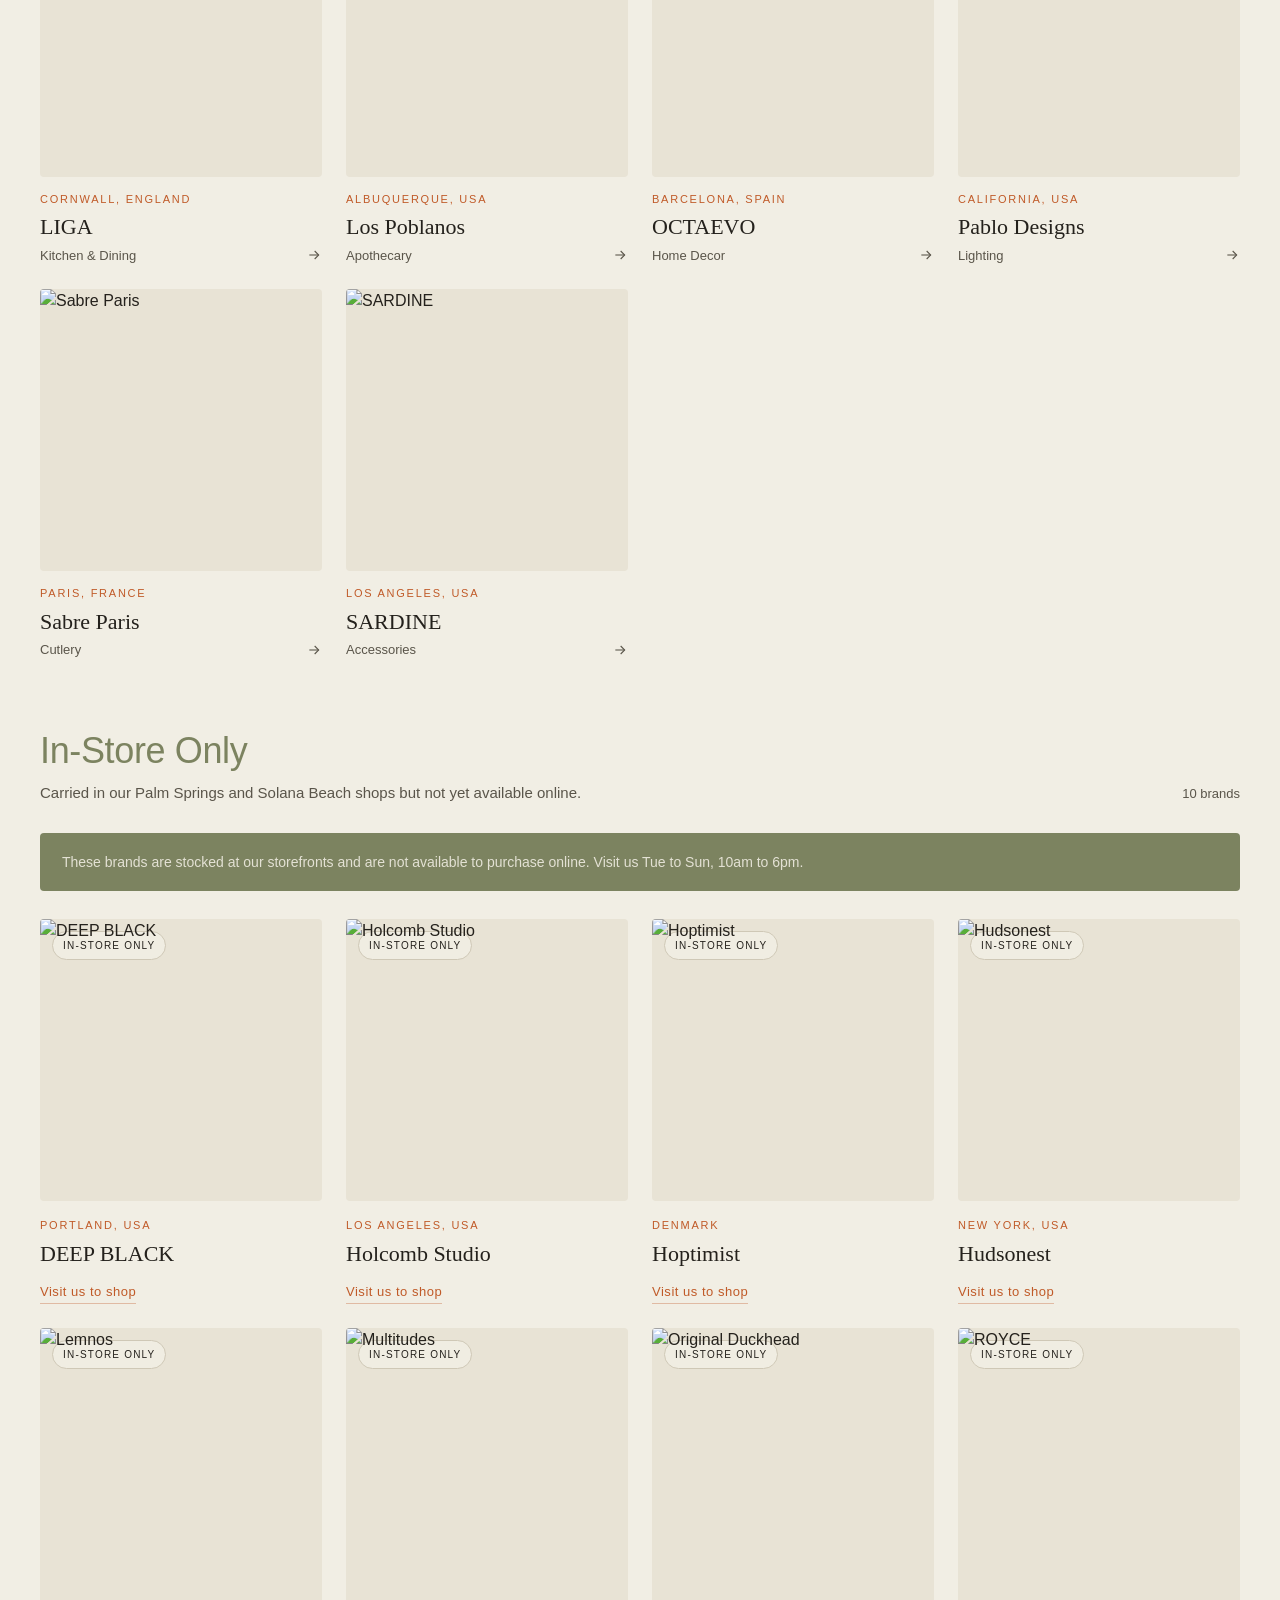
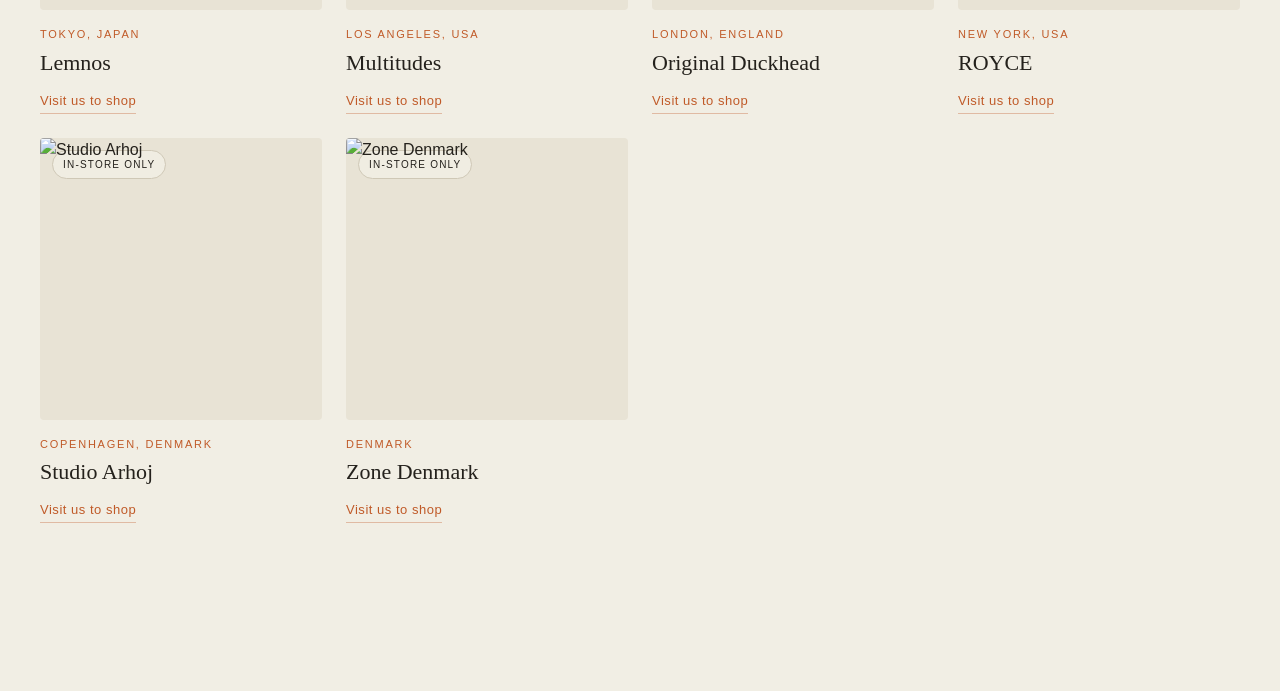
==== commit 773819af: "Add city eyebrow above brand names in All Brands grid. Co-authored-by: Cursor <cursoragent@cursor.co" ====
--- a/brands.html
+++ b/brands.html
@@ -773,9 +773,10 @@
     card.dataset.categories = brand.categories.join('|');
     card.innerHTML = `
       <div class="card-image"><img src="${brand.image}" alt="${brand.name}" loading="lazy"></div>
+      <div class="card-location">${brand.location}</div>
       <h3>${brand.name}</h3>
       <div class="online-meta">
-        <span>${brand.location} · ${brand.categories[0]}</span>
+        <span>${brand.categories[0]}</span>
         <svg viewBox="0 0 24 24" fill="none" stroke="currentColor" stroke-width="1.6" aria-hidden="true"><path d="M5 12h14"/><path d="m13 6 6 6-6 6"/></svg>
       </div>`;
     return card;
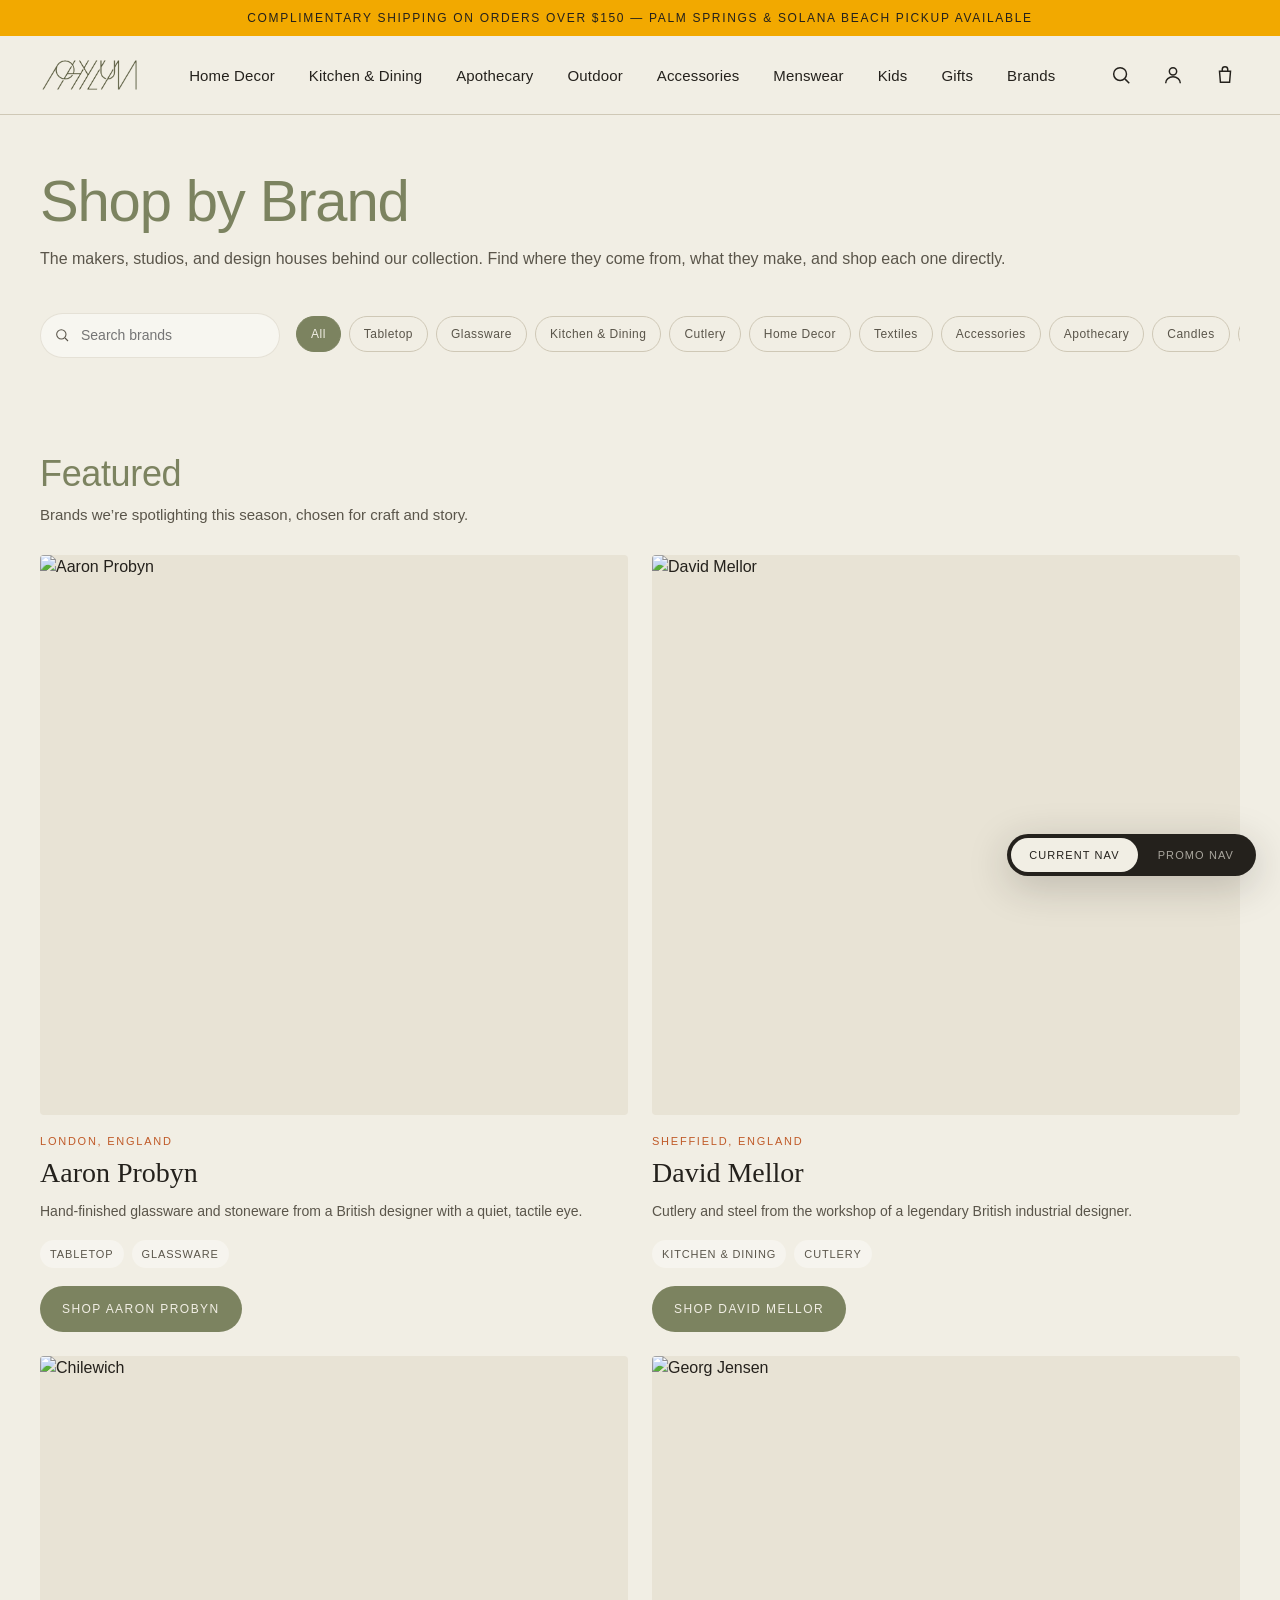
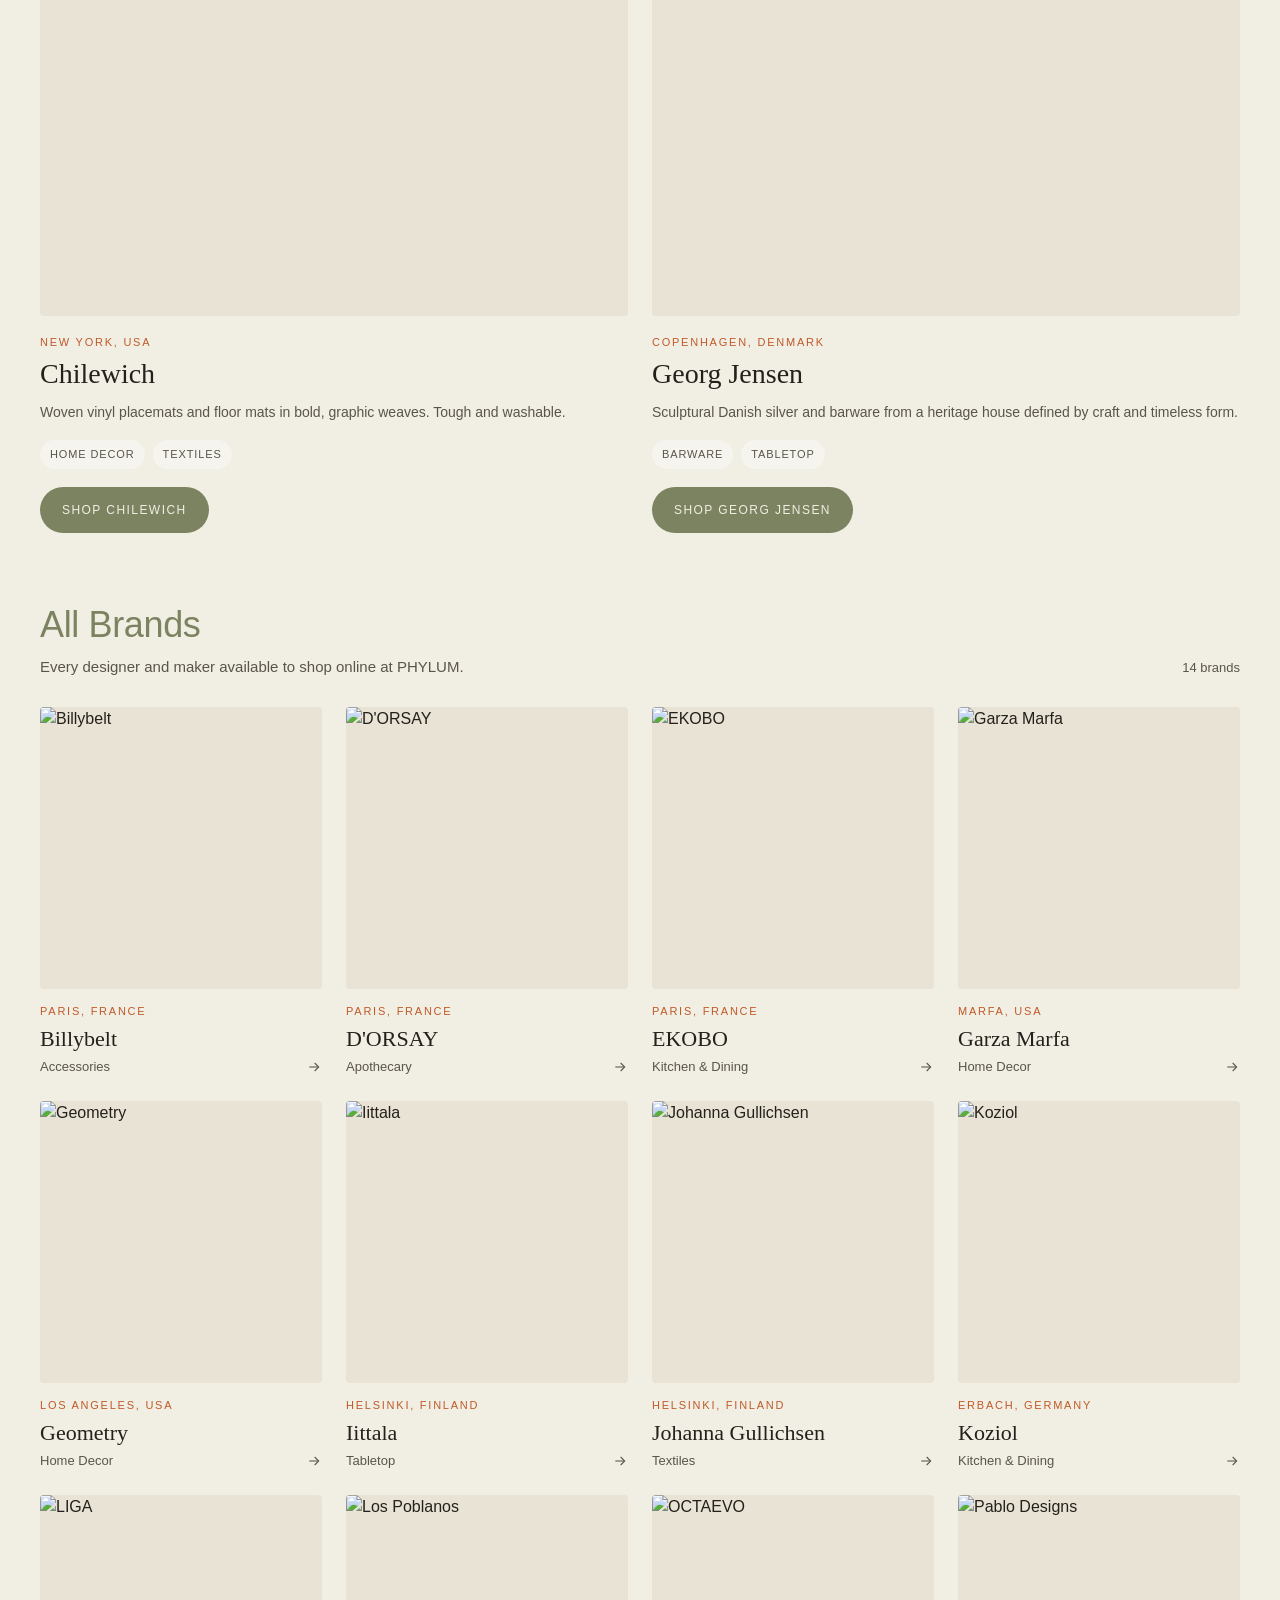
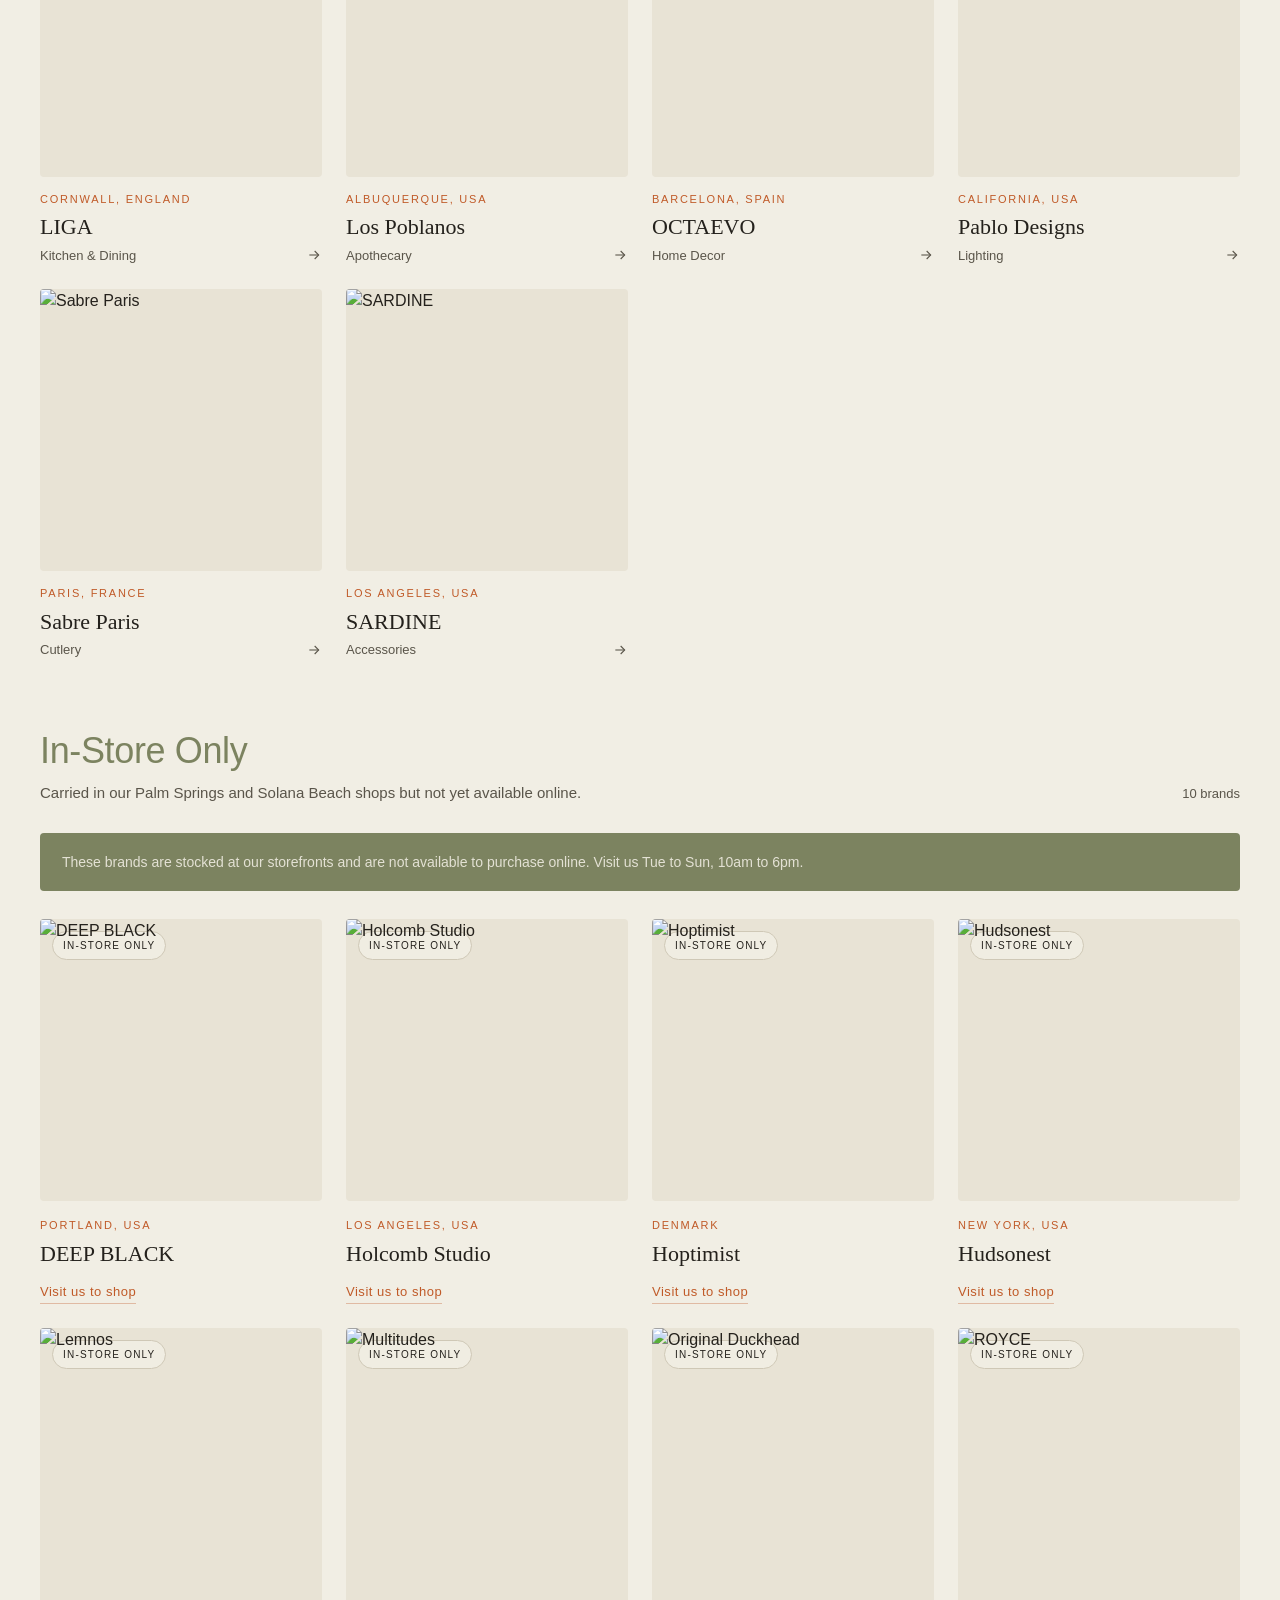
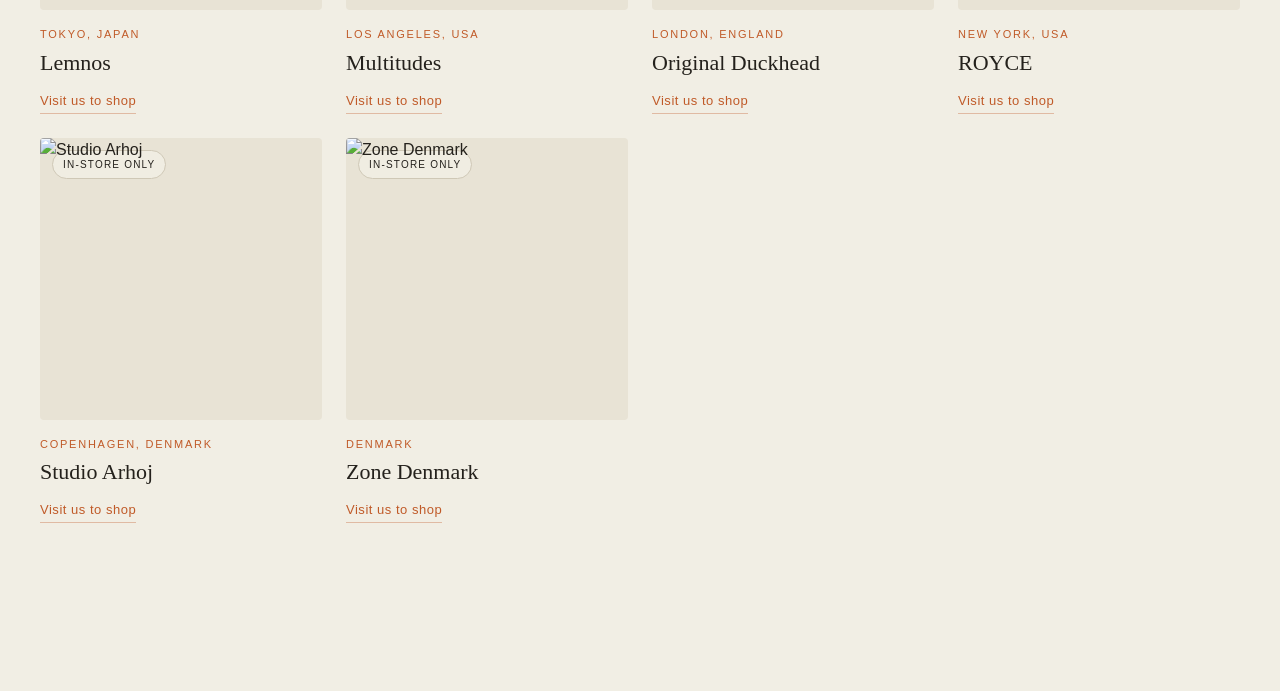
==== commit 6808956d: "Remove brand count label from Featured section header. Co-authored-by: Cursor <cursoragent@cursor.co" ====
--- a/brands.html
+++ b/brands.html
@@ -432,7 +432,6 @@
       <h2>Featured</h2>
       <div class="section-head-meta">
         <p>Brands we’re spotlighting this season, chosen for craft and story.</p>
-        <span class="section-count" id="featuredCount">4 brands</span>
       </div>
     </div>
     <div class="featured-grid" id="featuredGrid"></div>
@@ -734,7 +733,6 @@
   const onlineGrid = document.getElementById('onlineGrid');
   const instoreGrid = document.getElementById('instoreGrid');
   const onlineCount = document.getElementById('onlineCount');
-  const featuredCount = document.getElementById('featuredCount');
   const instoreCount = document.getElementById('instoreCount');
   const searchInput = document.getElementById('brandSearch');
   const filterButtons = document.querySelectorAll('.filter-btn');
@@ -815,7 +813,6 @@
     document.getElementById('onlineSection').classList.toggle('hidden', online.length === 0);
     document.getElementById('instoreSection').classList.toggle('hidden', instore.length === 0);
 
-    featuredCount.textContent = `${featured.length} brand${featured.length === 1 ? '' : 's'}`;
     onlineCount.textContent = `${online.length} brand${online.length === 1 ? '' : 's'}`;
     instoreCount.textContent = `${instore.length} brand${instore.length === 1 ? '' : 's'}`;
   }
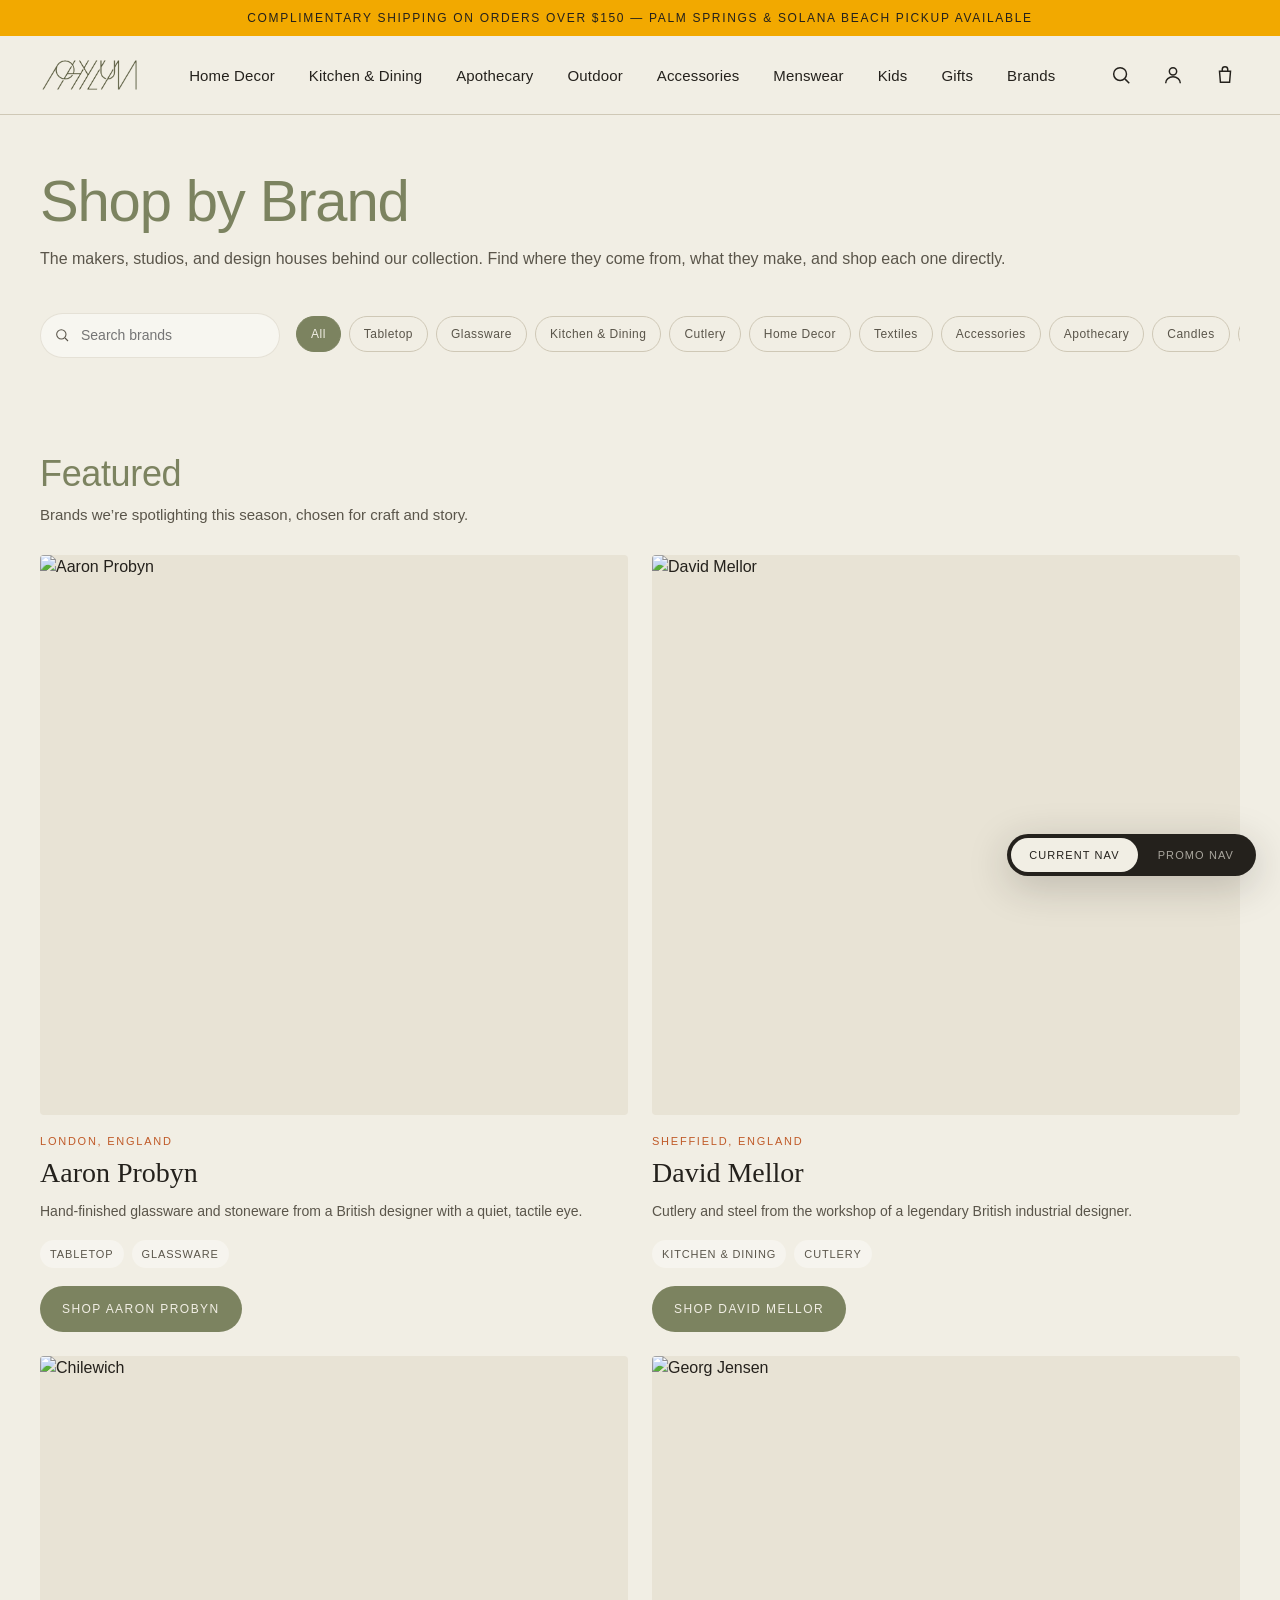
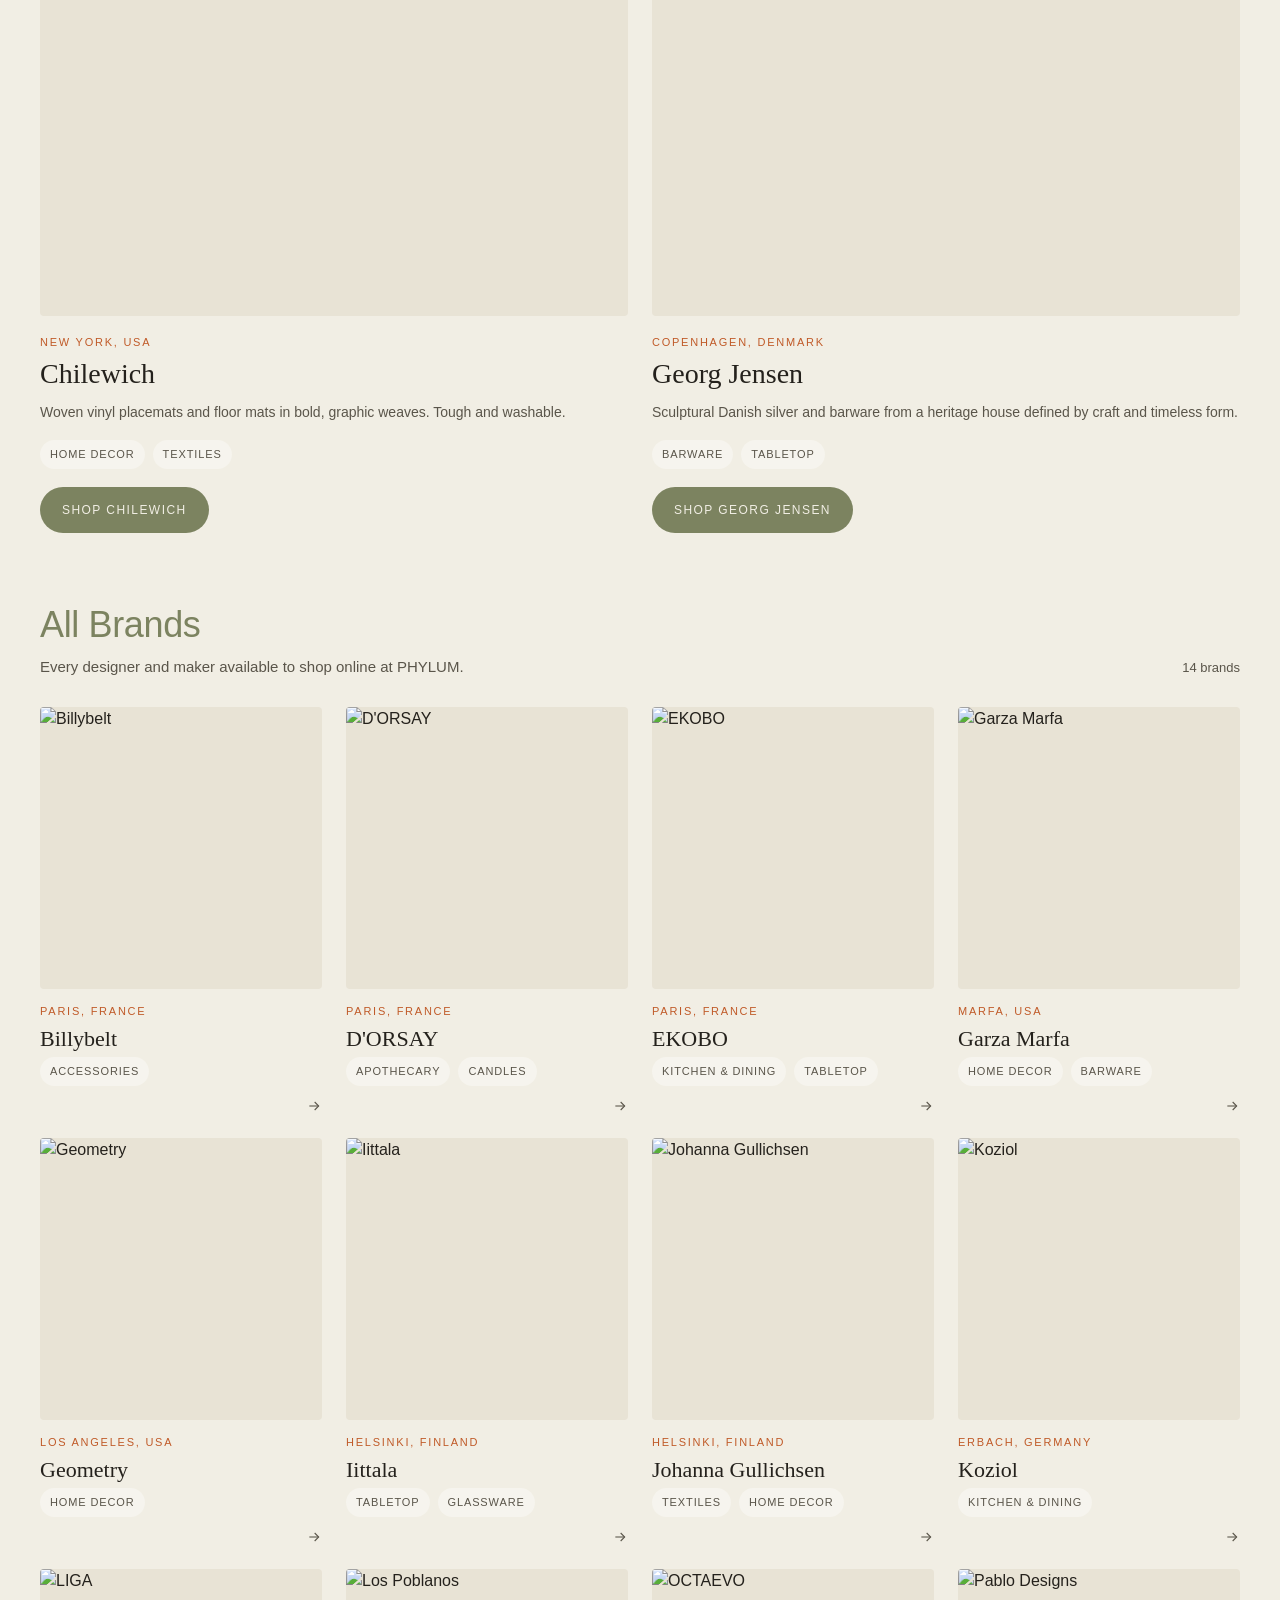
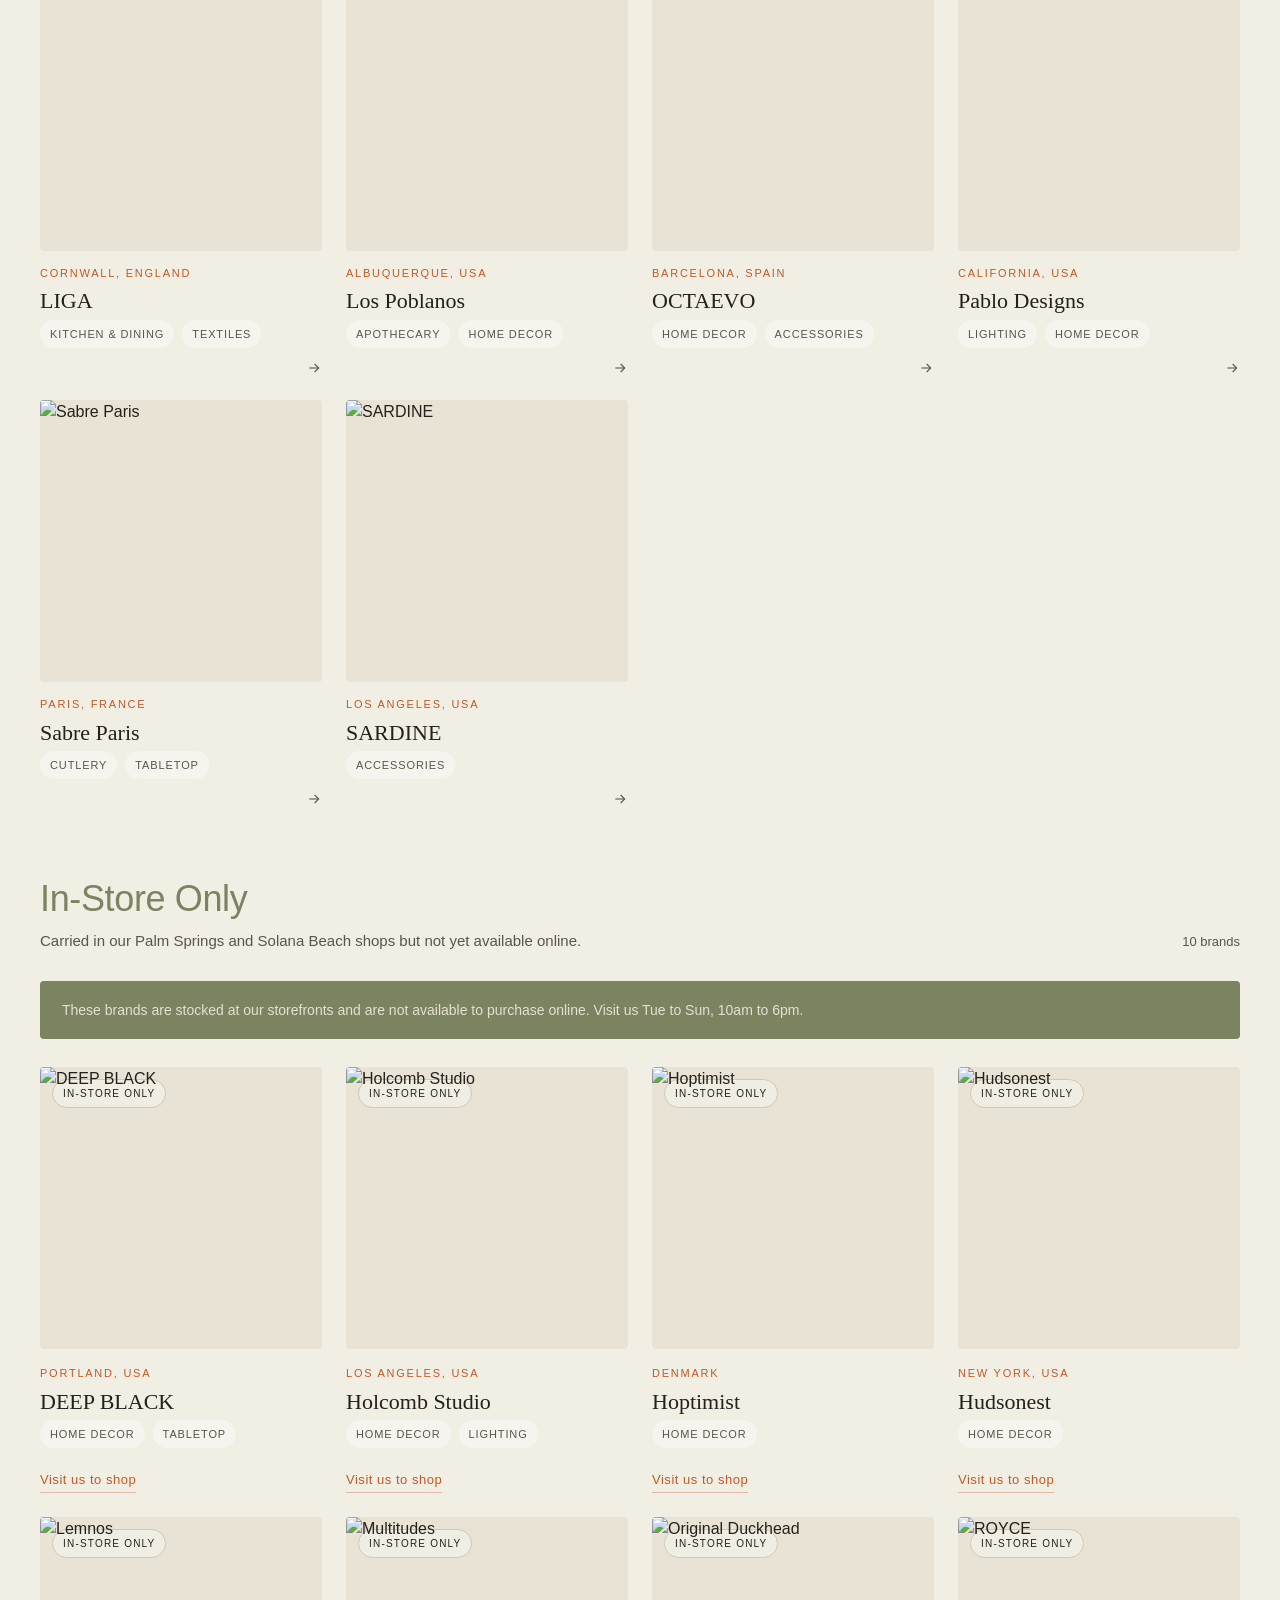
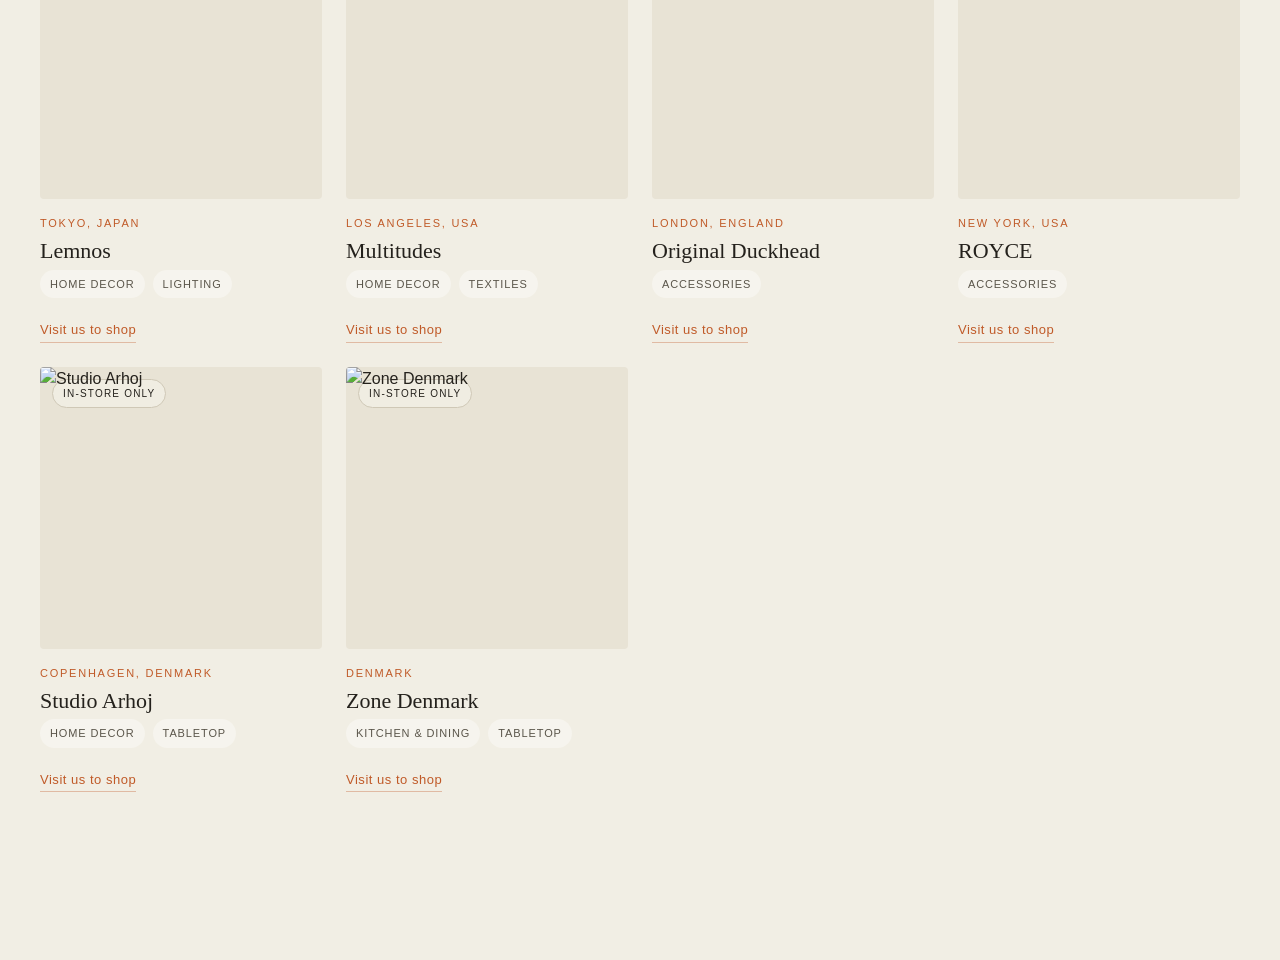
==== commit 2daca68f: "Add category tag pills to All Brands and In-Store cards. Co-authored-by: Cursor <cursoragent@cursor." ====
--- a/brands.html
+++ b/brands.html
@@ -306,10 +306,15 @@
     display: block;
   }
 
+  .online-card .tags,
+  .instore-card .tags {
+    margin-bottom: 12px;
+  }
+
   .online-meta {
     display: flex;
     align-items: center;
-    justify-content: space-between;
+    justify-content: flex-end;
     gap: 12px;
     font-size: 13px;
     color: var(--ink-soft);
@@ -748,6 +753,10 @@
     return matchesQuery && matchesCategory;
   }
 
+  function renderTags(categories) {
+    return `<div class="tags">${categories.map(c => `<span class="tag">${c}</span>`).join('')}</div>`;
+  }
+
   function renderFeatured(brand) {
     const card = document.createElement('article');
     card.className = 'featured-card';
@@ -757,7 +766,7 @@
       <div class="card-location">${brand.location}</div>
       <h3>${brand.name}</h3>
       <p class="card-copy">${brand.copy}</p>
-      <div class="tags">${brand.categories.map(c => `<span class="tag">${c}</span>`).join('')}</div>
+      ${renderTags(brand.categories)}
       <a href="${brand.url}" class="btn-shop" target="_blank" rel="noopener">Shop ${brand.name}</a>`;
     return card;
   }
@@ -773,8 +782,8 @@
       <div class="card-image"><img src="${brand.image}" alt="${brand.name}" loading="lazy"></div>
       <div class="card-location">${brand.location}</div>
       <h3>${brand.name}</h3>
+      ${renderTags(brand.categories)}
       <div class="online-meta">
-        <span>${brand.categories[0]}</span>
         <svg viewBox="0 0 24 24" fill="none" stroke="currentColor" stroke-width="1.6" aria-hidden="true"><path d="M5 12h14"/><path d="m13 6 6 6-6 6"/></svg>
       </div>`;
     return card;
@@ -791,6 +800,7 @@
       </div>
       <div class="card-location">${brand.location}</div>
       <h3>${brand.name}</h3>
+      ${renderTags(brand.categories)}
       <a href="#" class="visit-link">Visit us to shop</a>`;
     return card;
   }
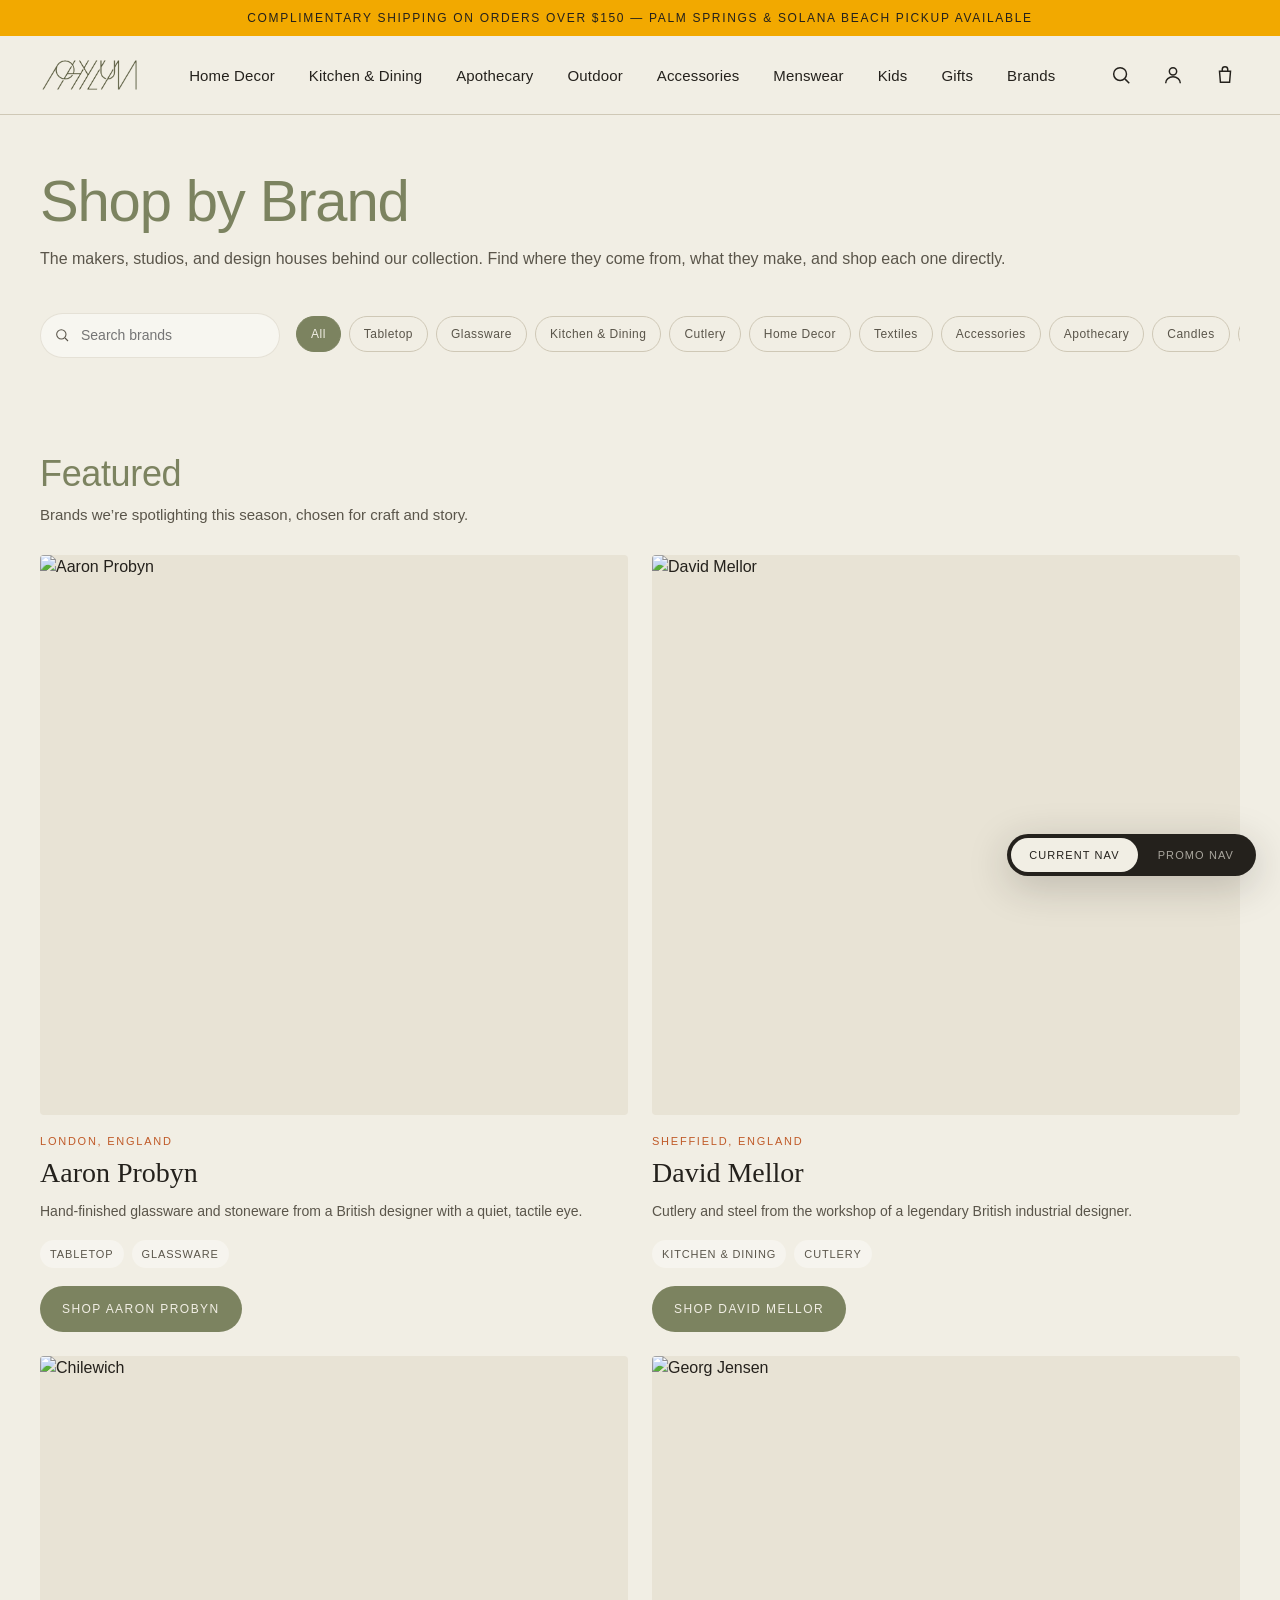
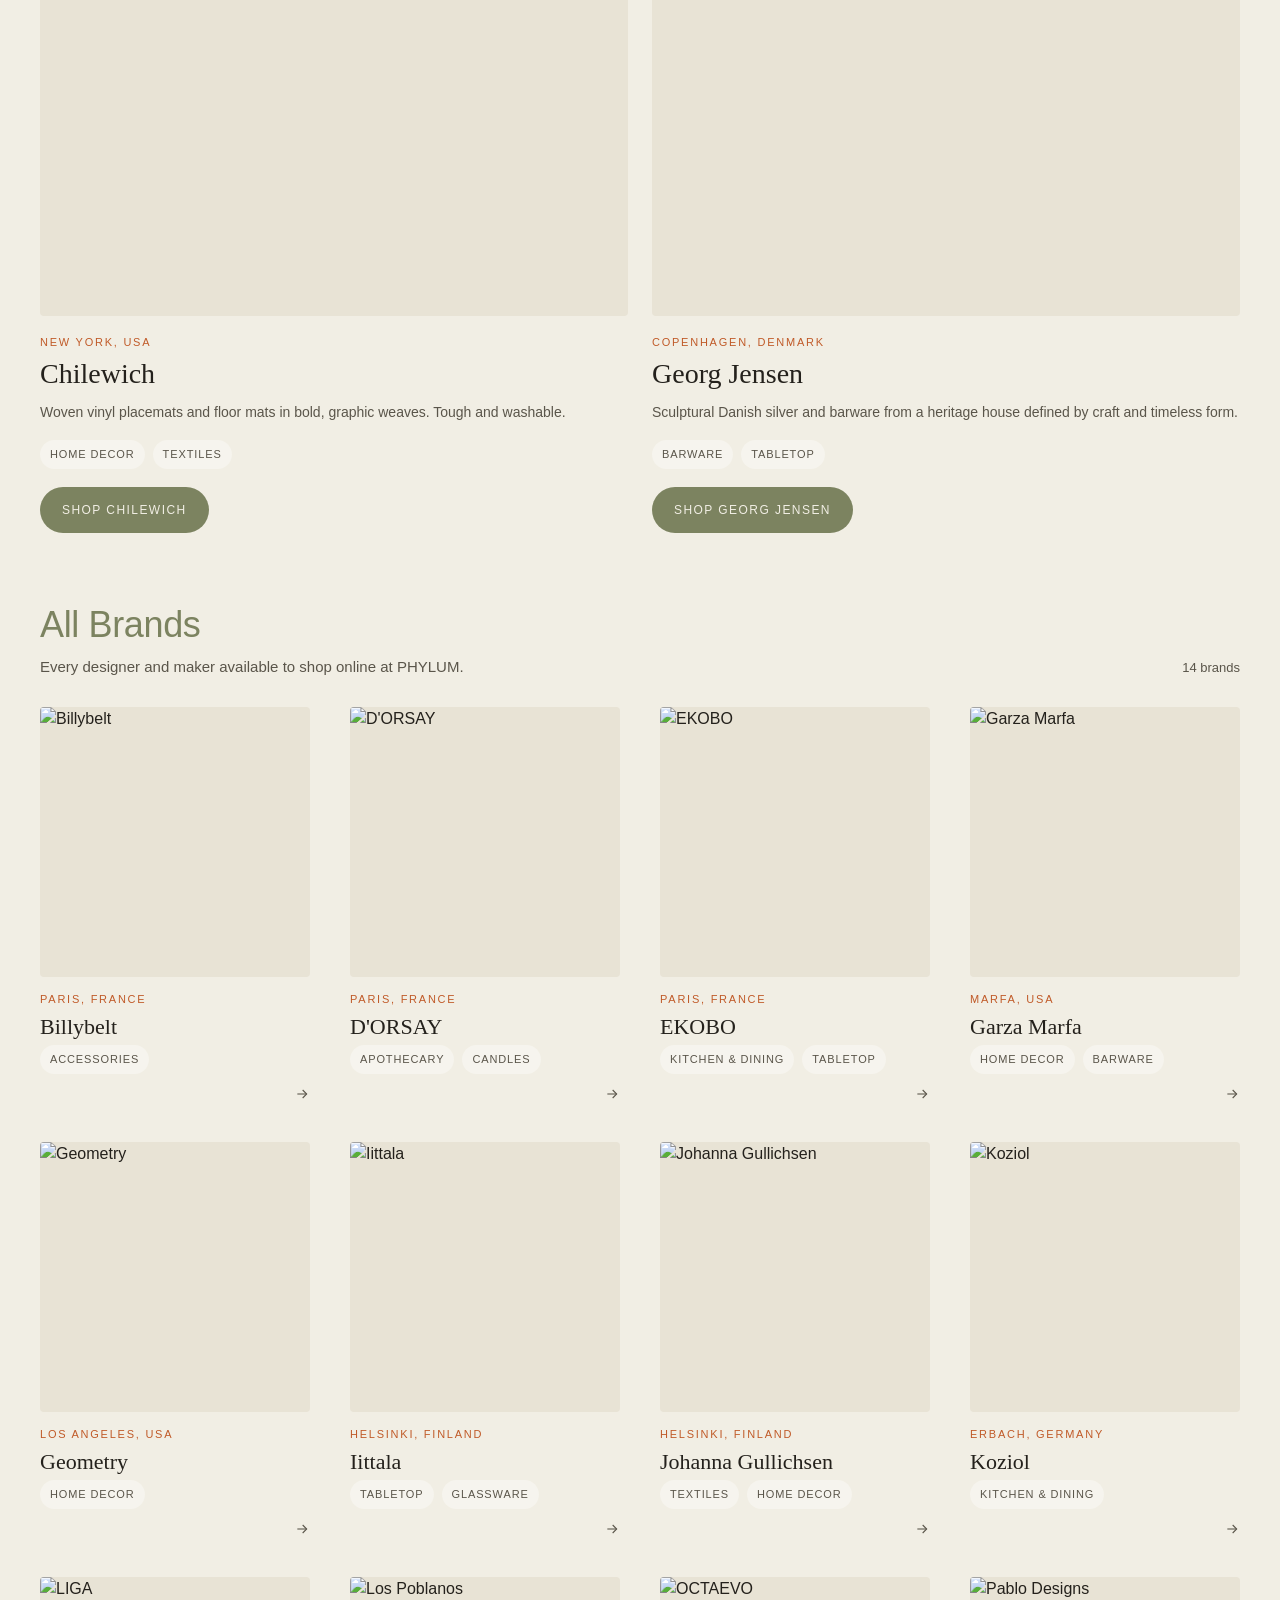
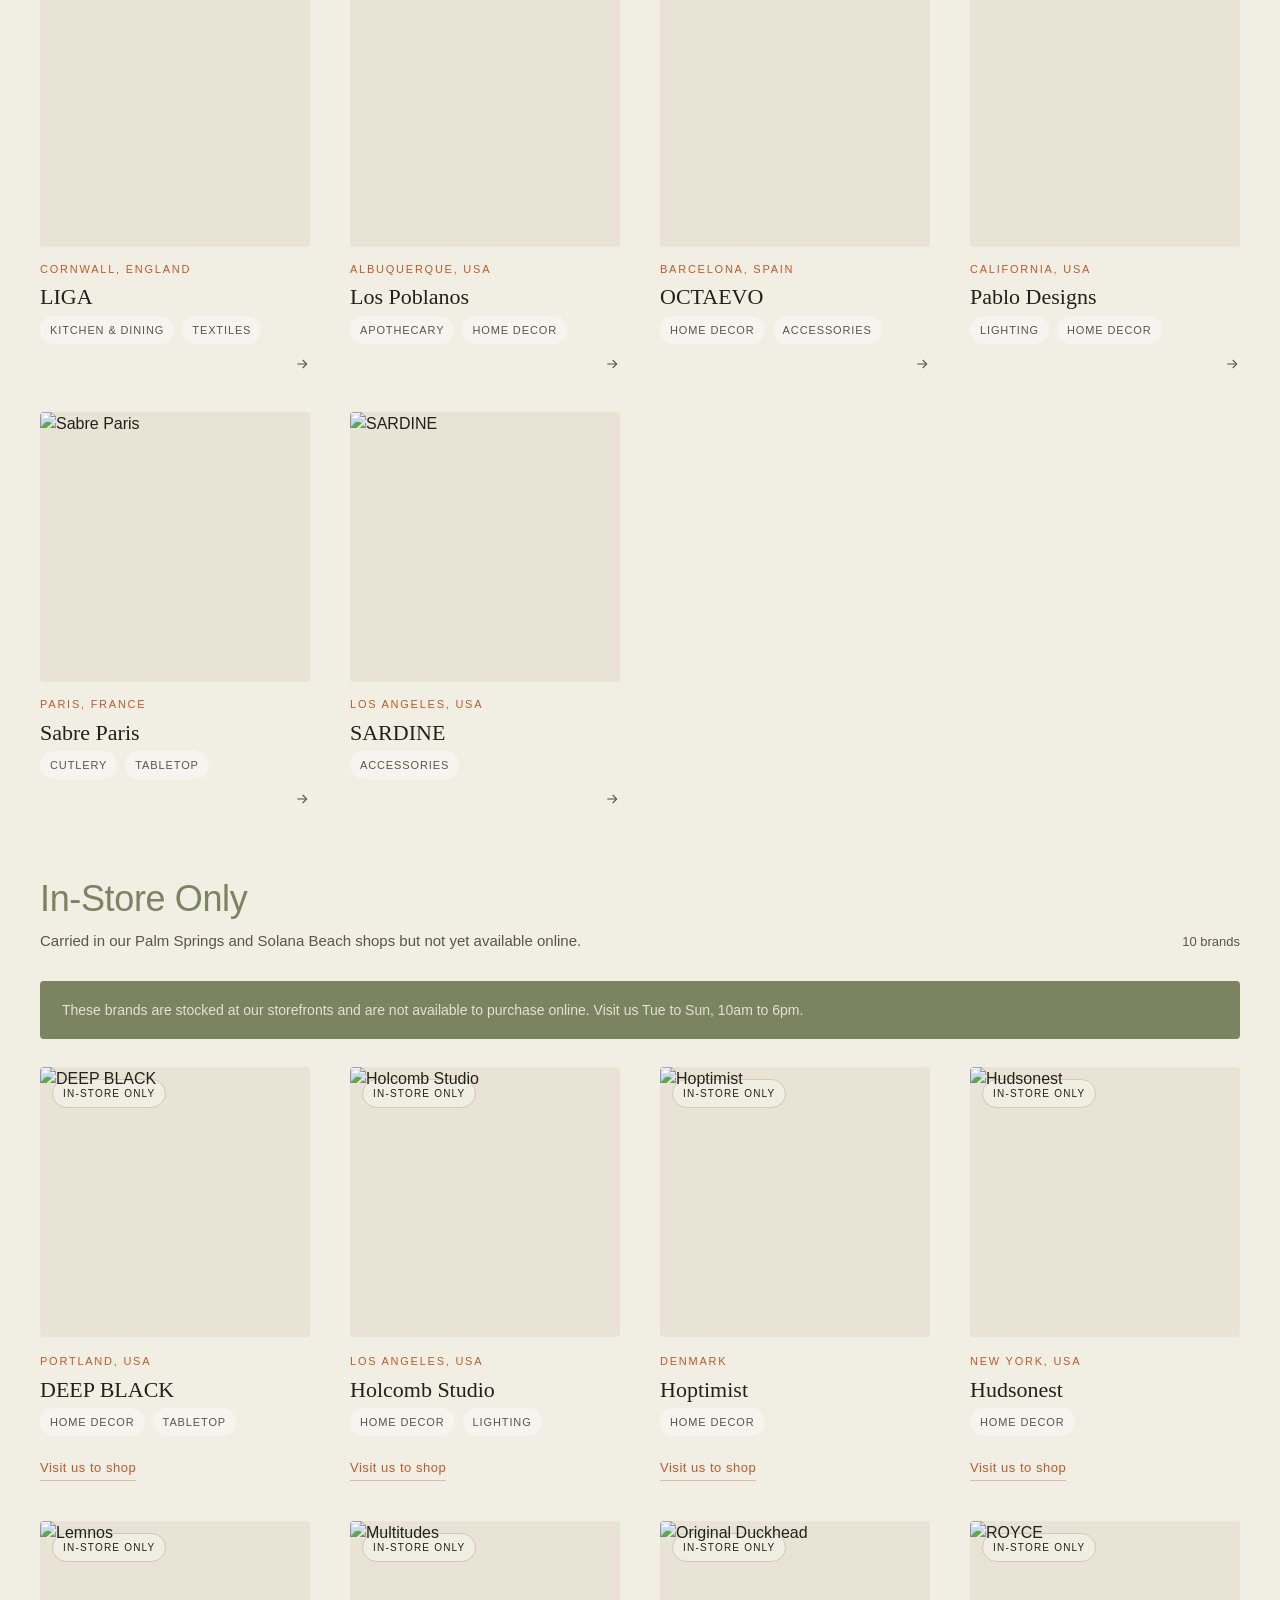
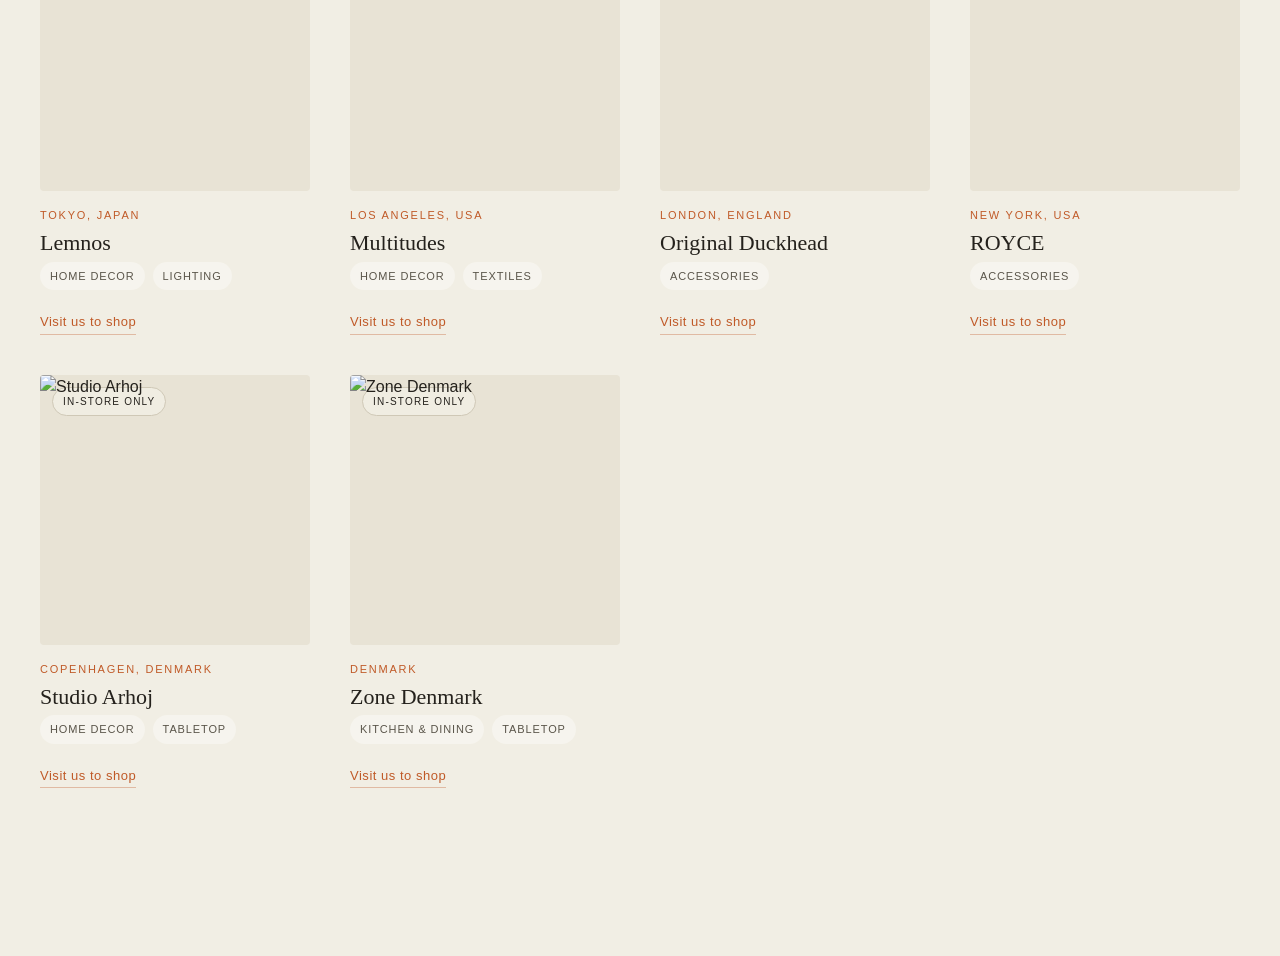
==== commit 8a706570: "Increase grid spacing between All Brands and In-Store tiles. Co-authored-by: Cursor <cursoragent@cur" ====
--- a/brands.html
+++ b/brands.html
@@ -299,7 +299,7 @@
   .instore-grid {
     display: grid;
     grid-template-columns: repeat(5, minmax(0, 1fr));
-    gap: 24px;
+    gap: 40px;
   }
 
   .online-card {
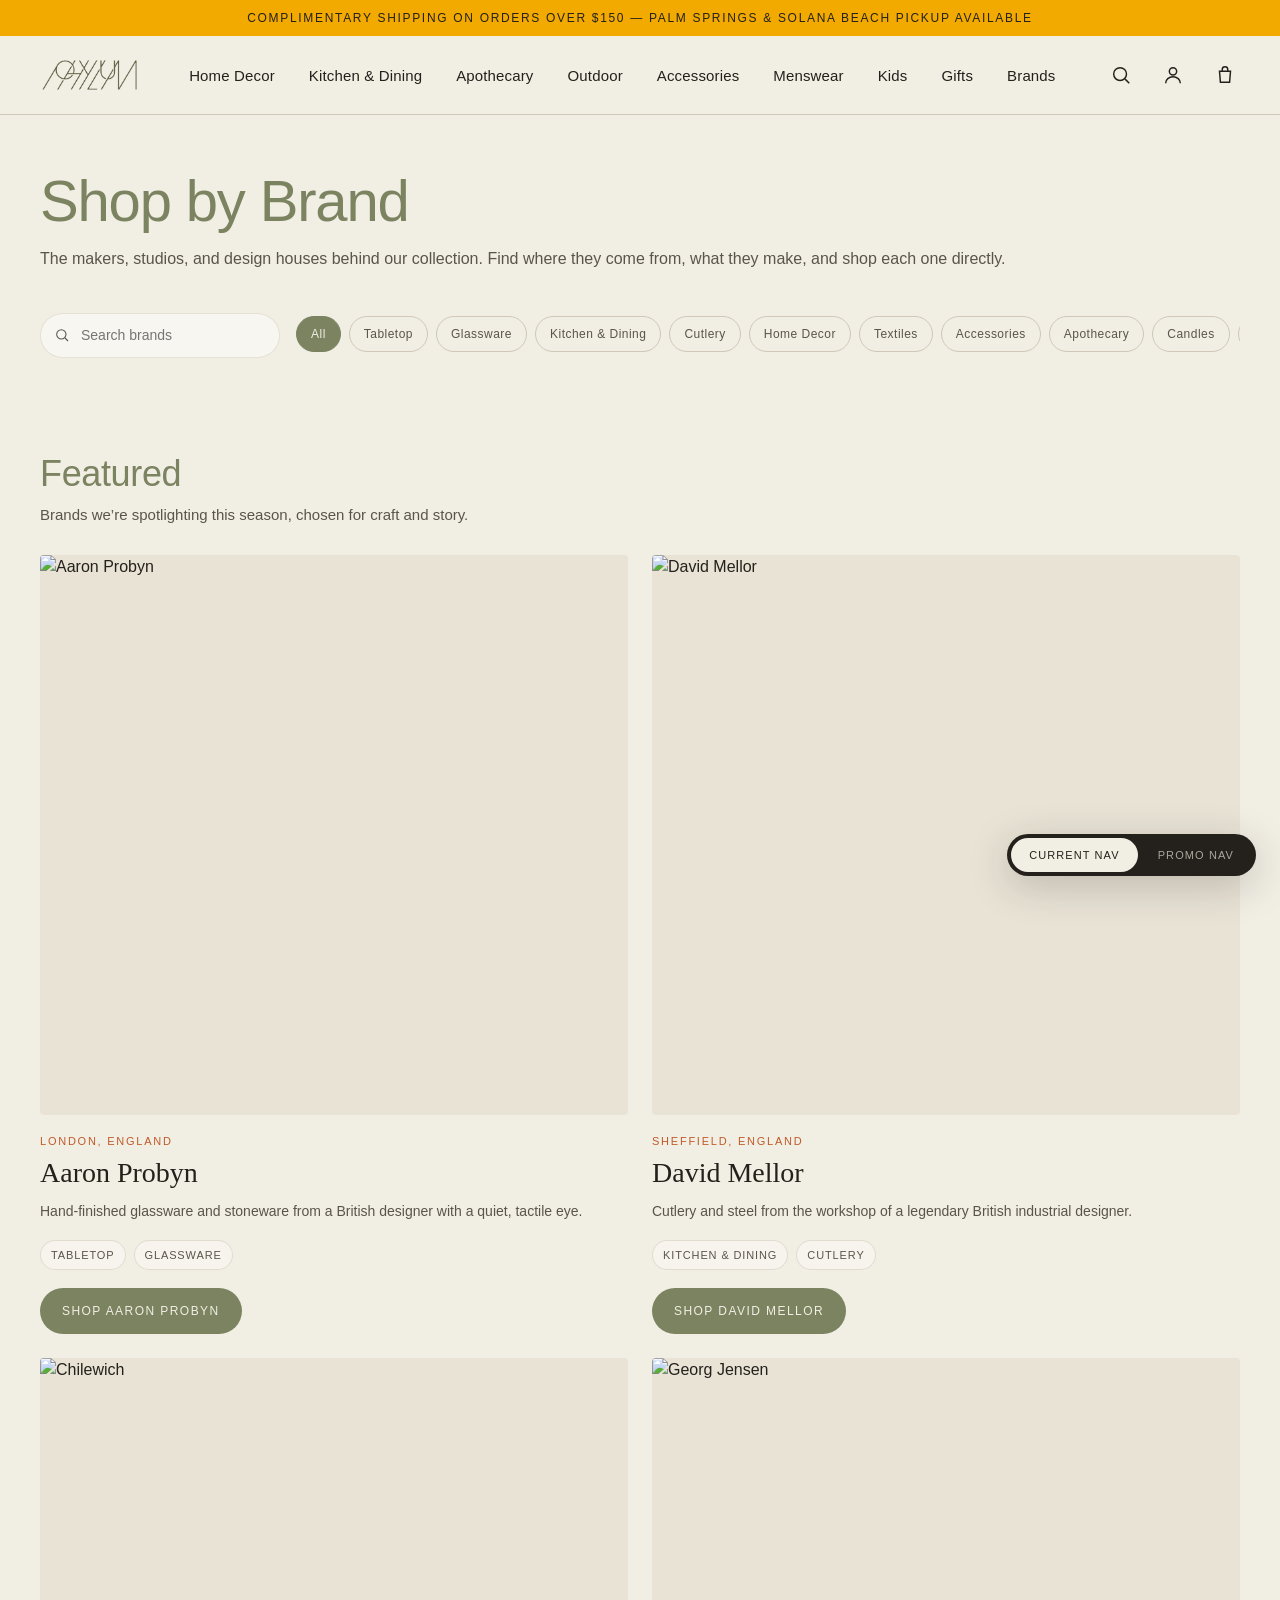
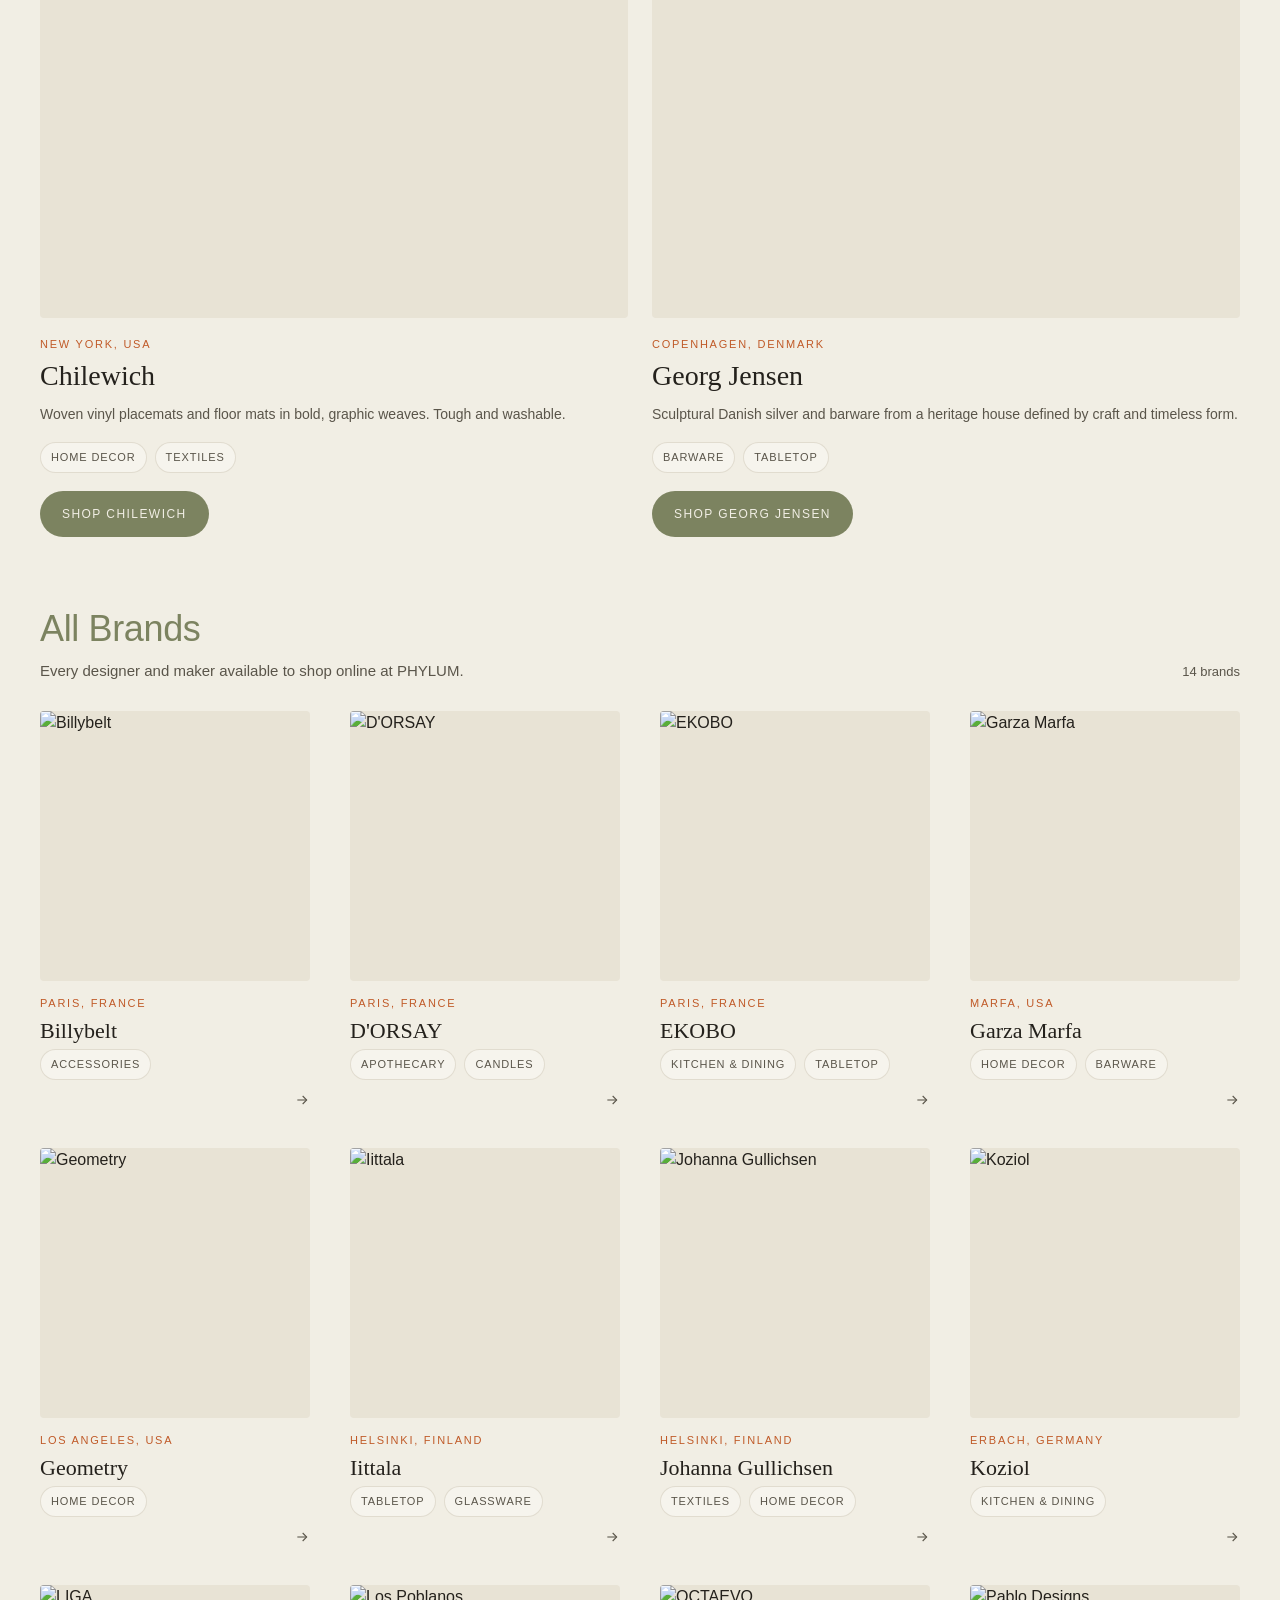
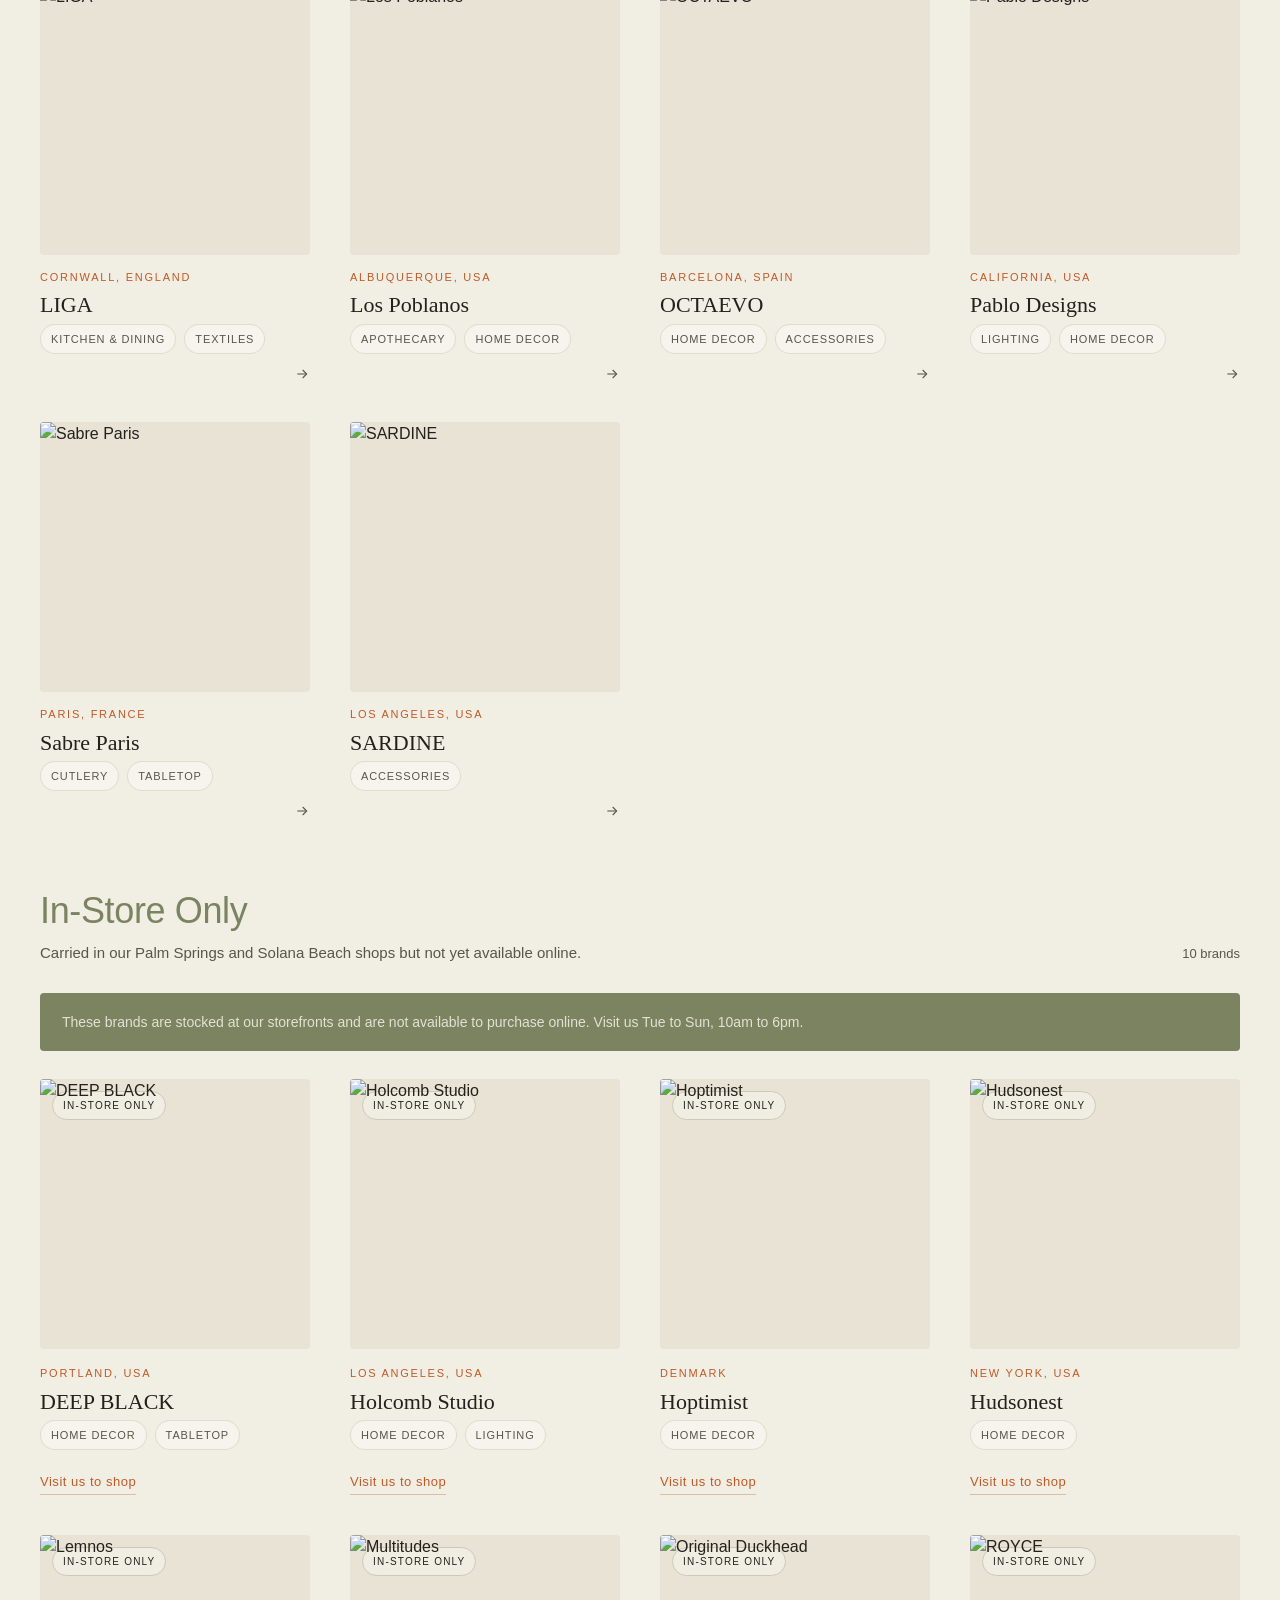
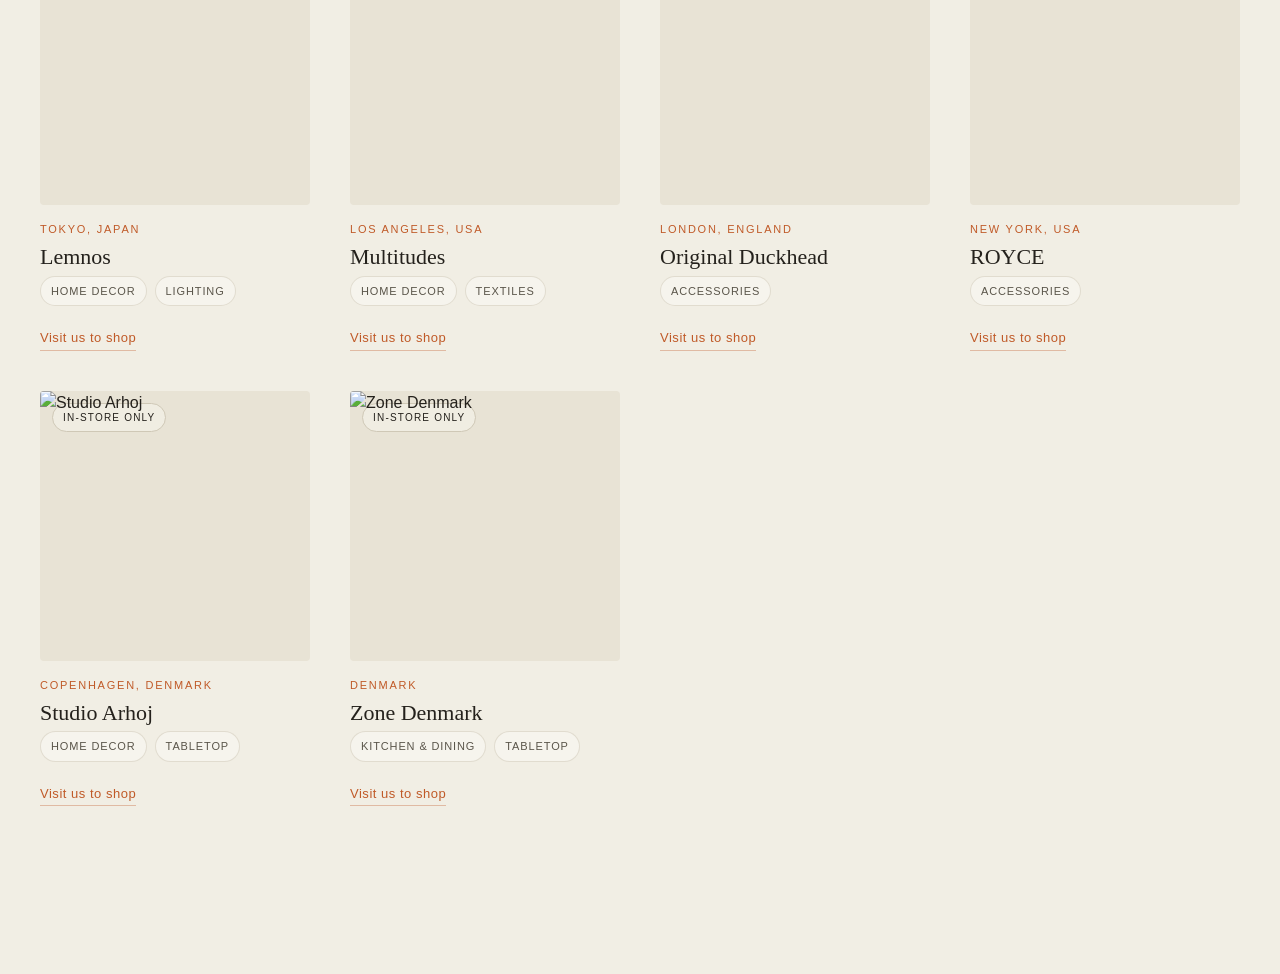
==== commit 35a41846: "Add subtle borders to brand category tag pills. Co-authored-by: Cursor <cursoragent@cursor.com>" ====
--- a/brands.html
+++ b/brands.html
@@ -269,7 +269,7 @@
     letter-spacing: 0.08em;
     text-transform: uppercase;
     color: var(--ink-soft);
-    border: none;
+    border: 1px solid rgba(207, 200, 182, 0.55);
     border-radius: 999px;
     padding: 6px 10px;
     background: rgba(255,255,255,0.35);
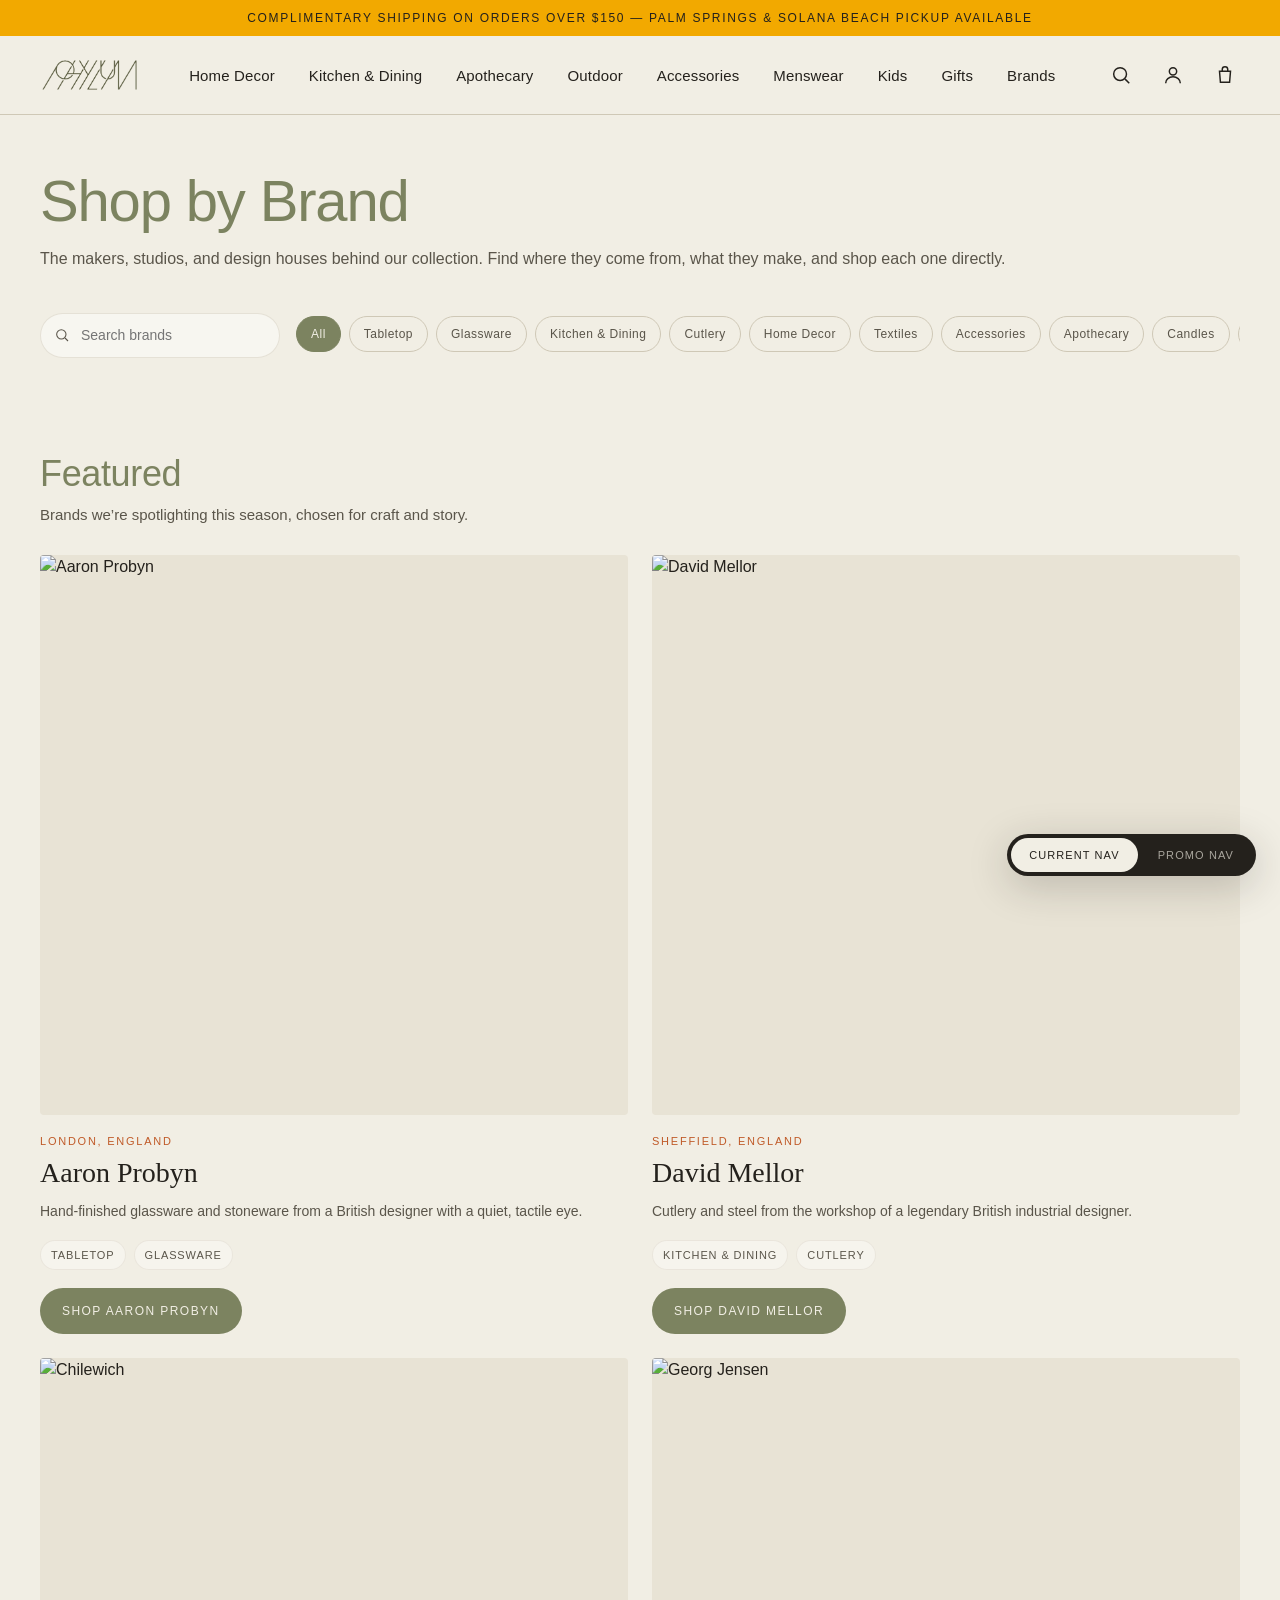
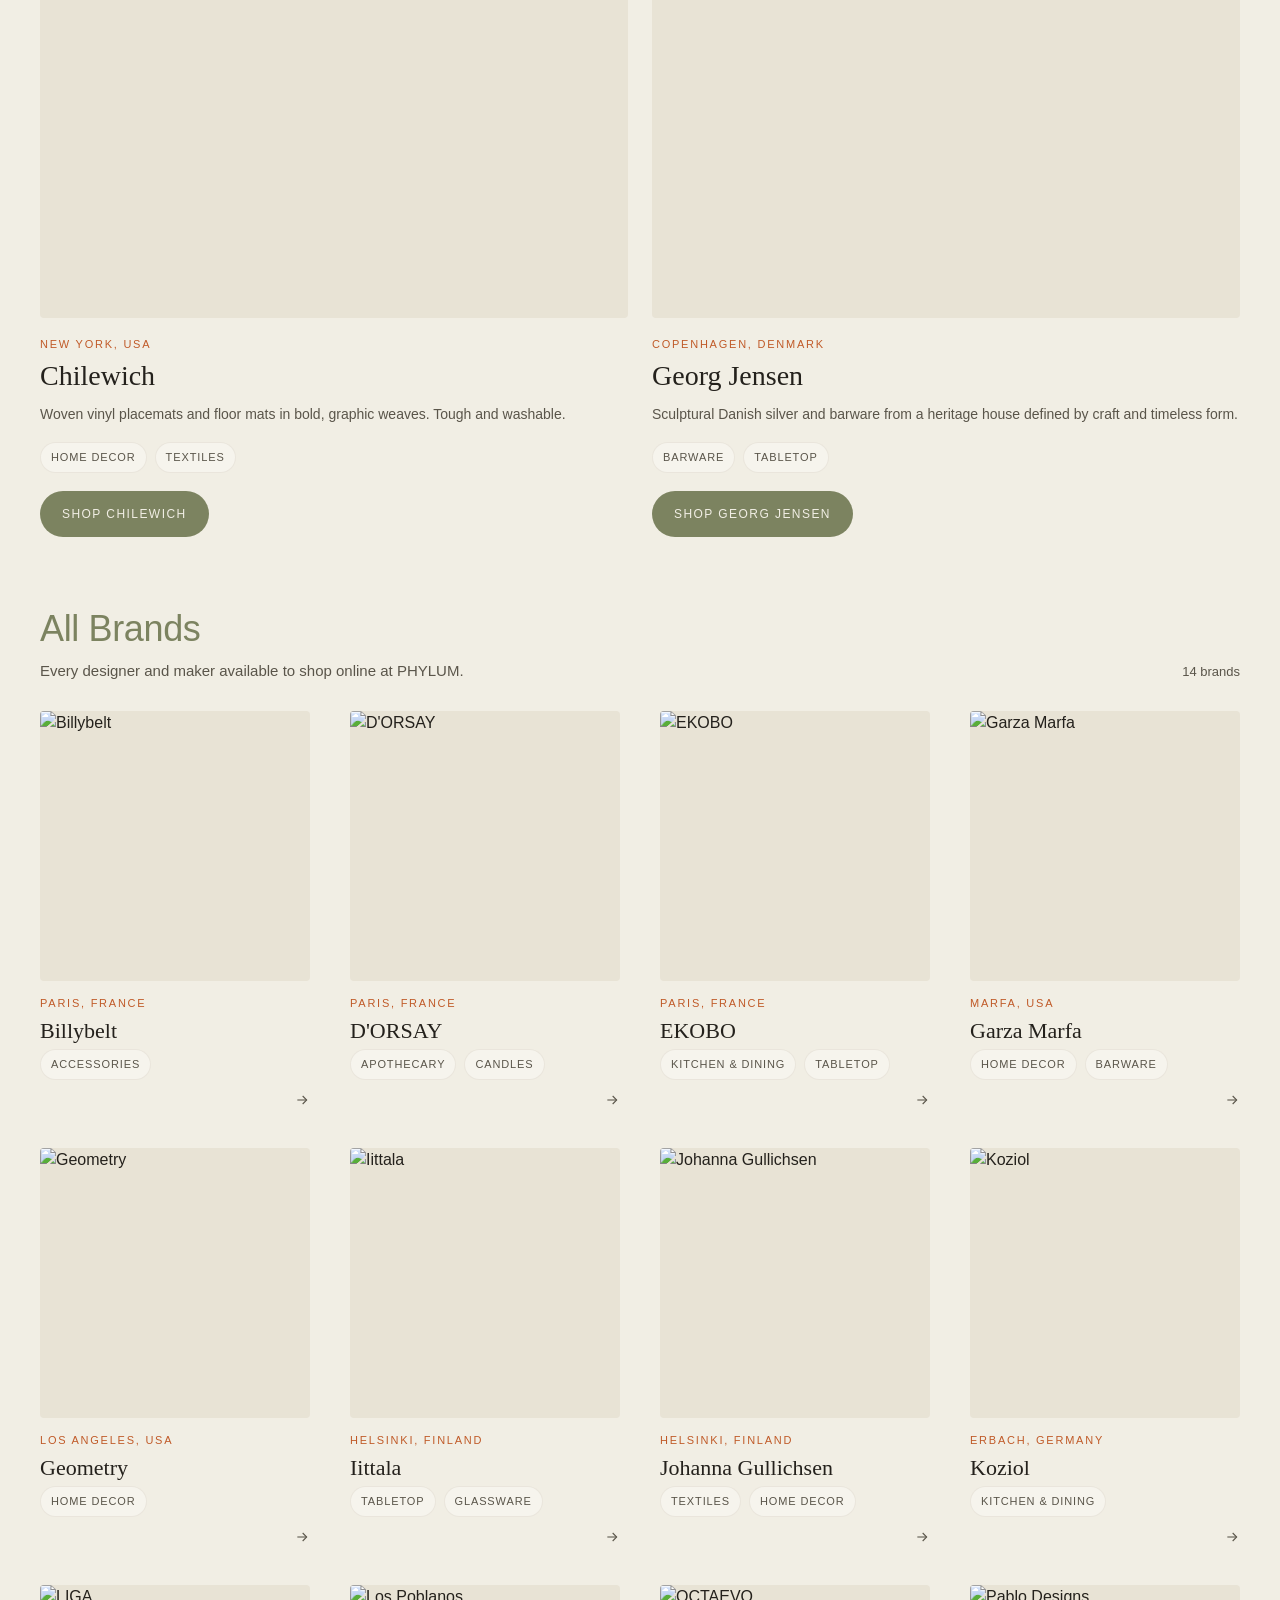
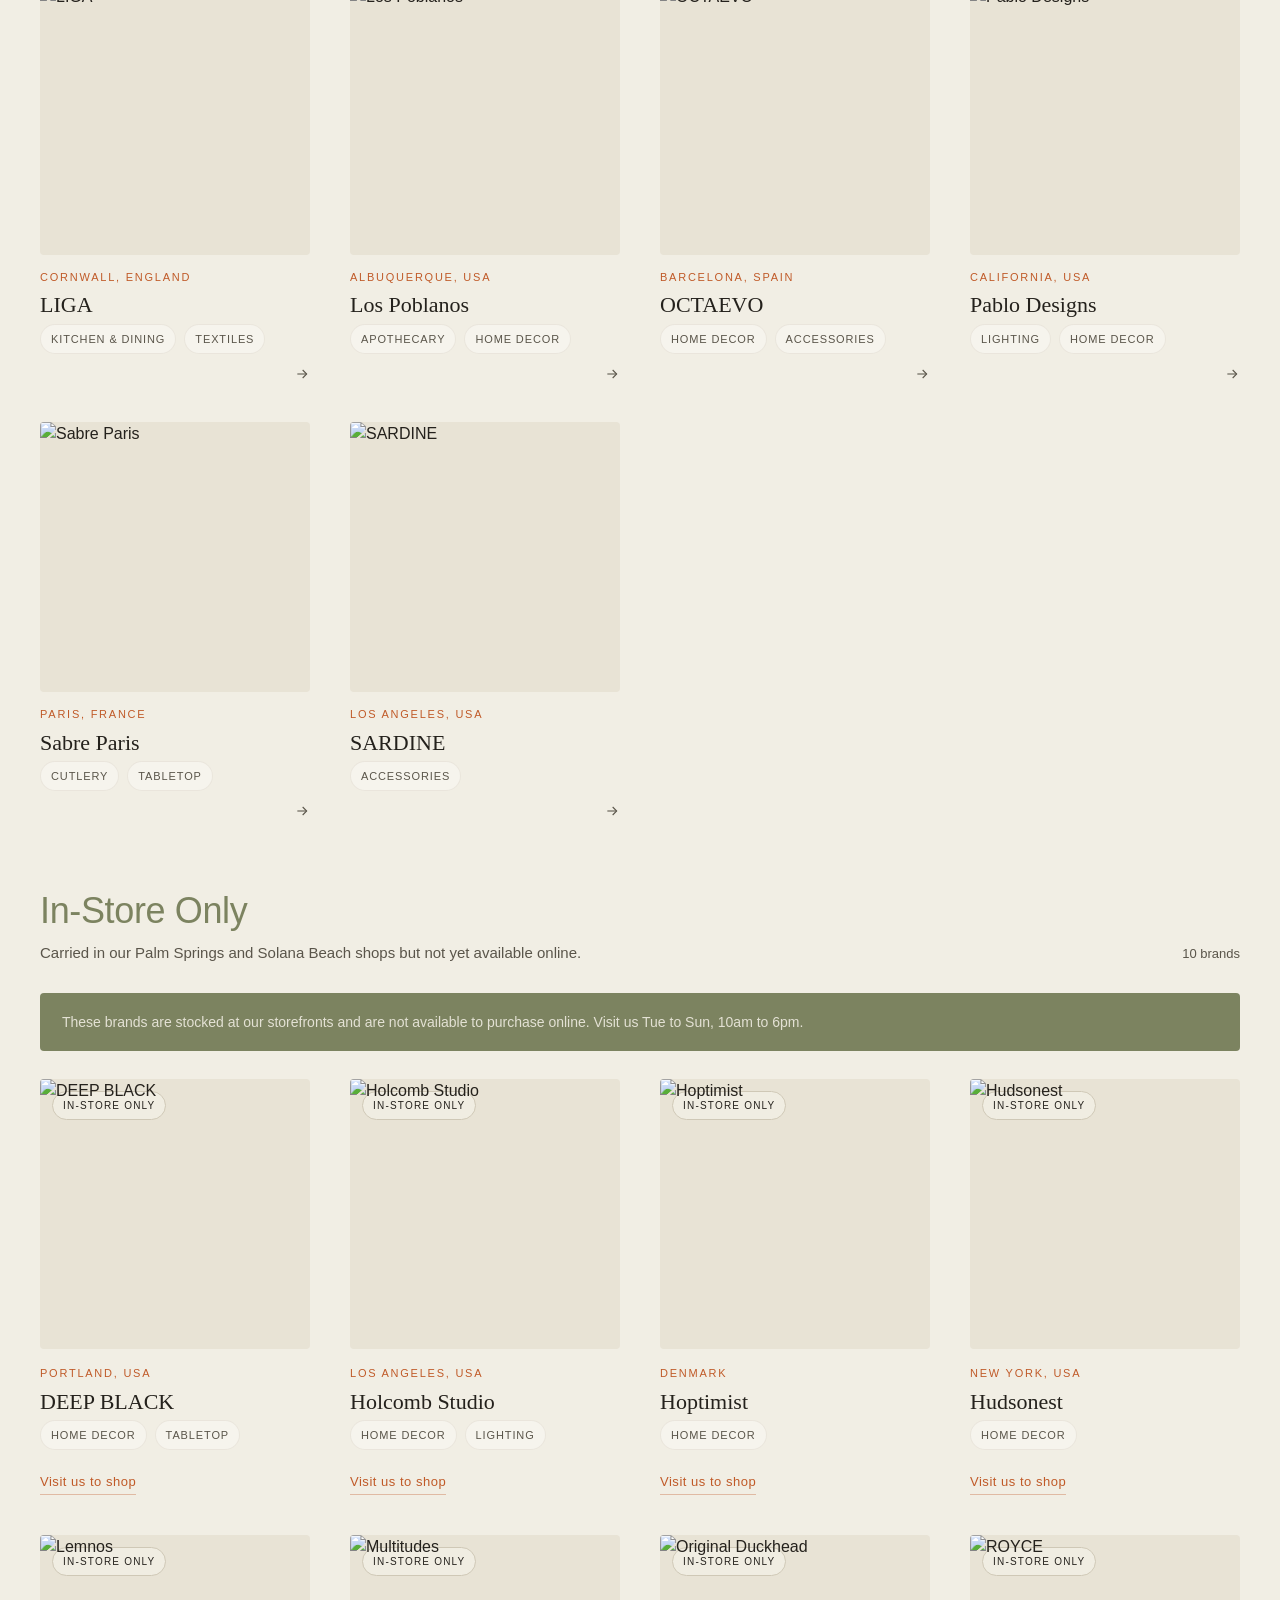
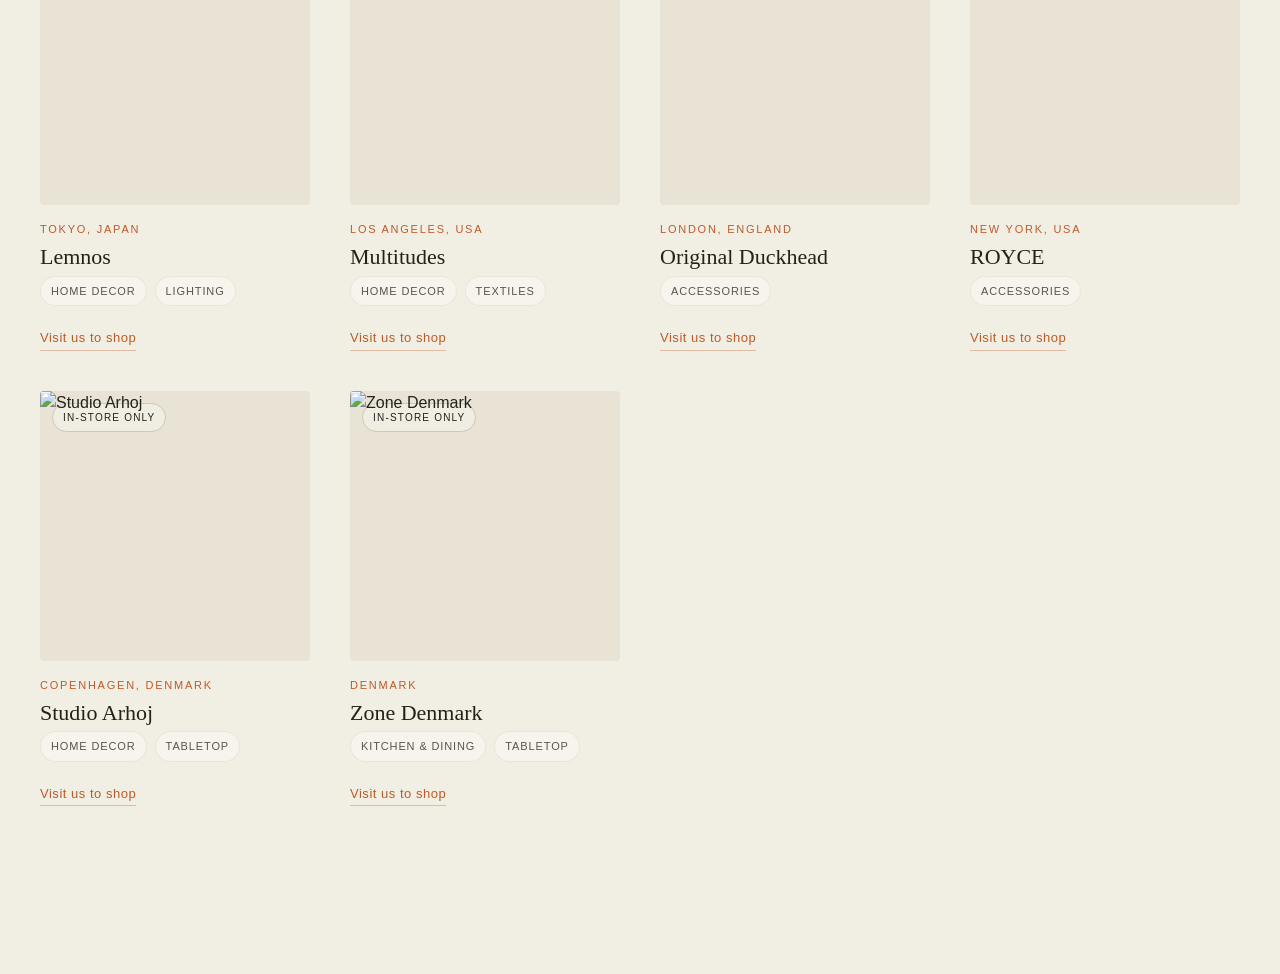
==== commit 6dd71771: "Lighten category pill borders for a subtler outline. Co-authored-by: Cursor <cursoragent@cursor.com>" ====
--- a/brands.html
+++ b/brands.html
@@ -269,7 +269,7 @@
     letter-spacing: 0.08em;
     text-transform: uppercase;
     color: var(--ink-soft);
-    border: 1px solid rgba(207, 200, 182, 0.55);
+    border: 1px solid rgba(207, 200, 182, 0.32);
     border-radius: 999px;
     padding: 6px 10px;
     background: rgba(255,255,255,0.35);
